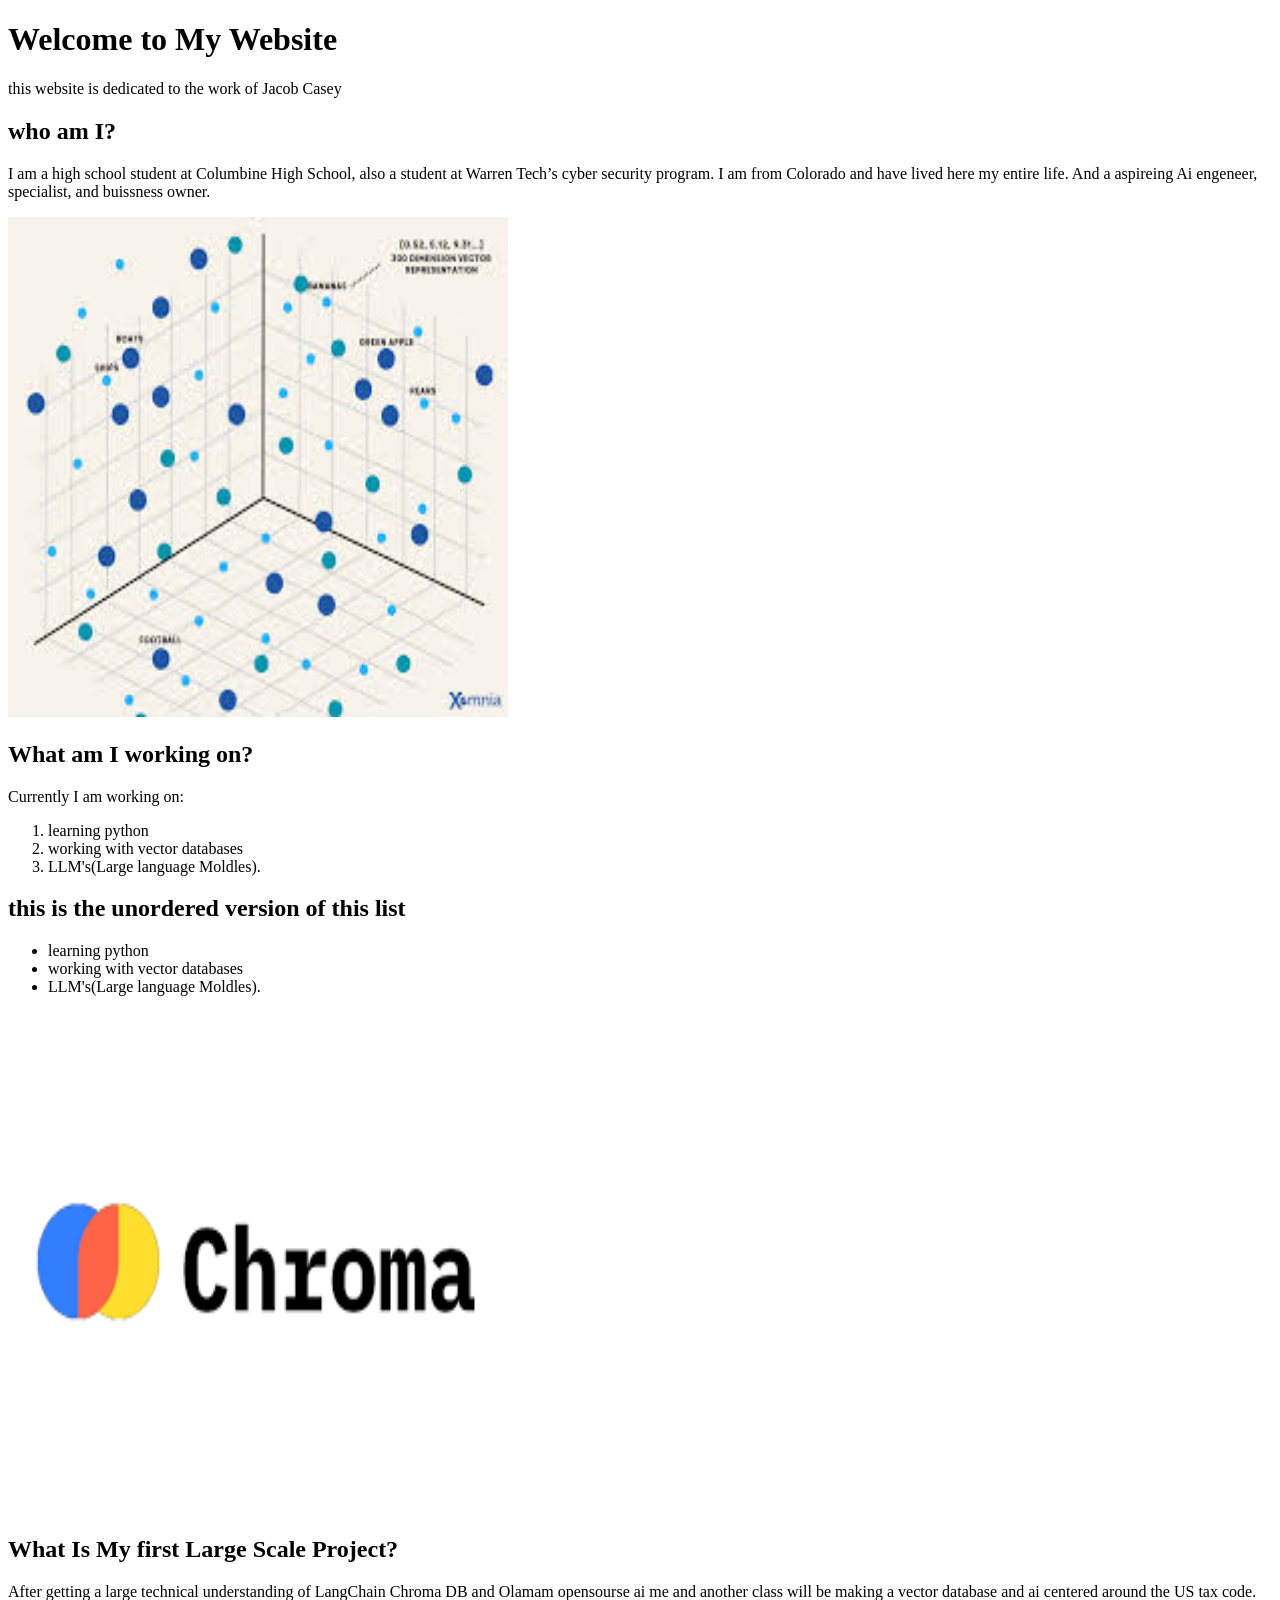
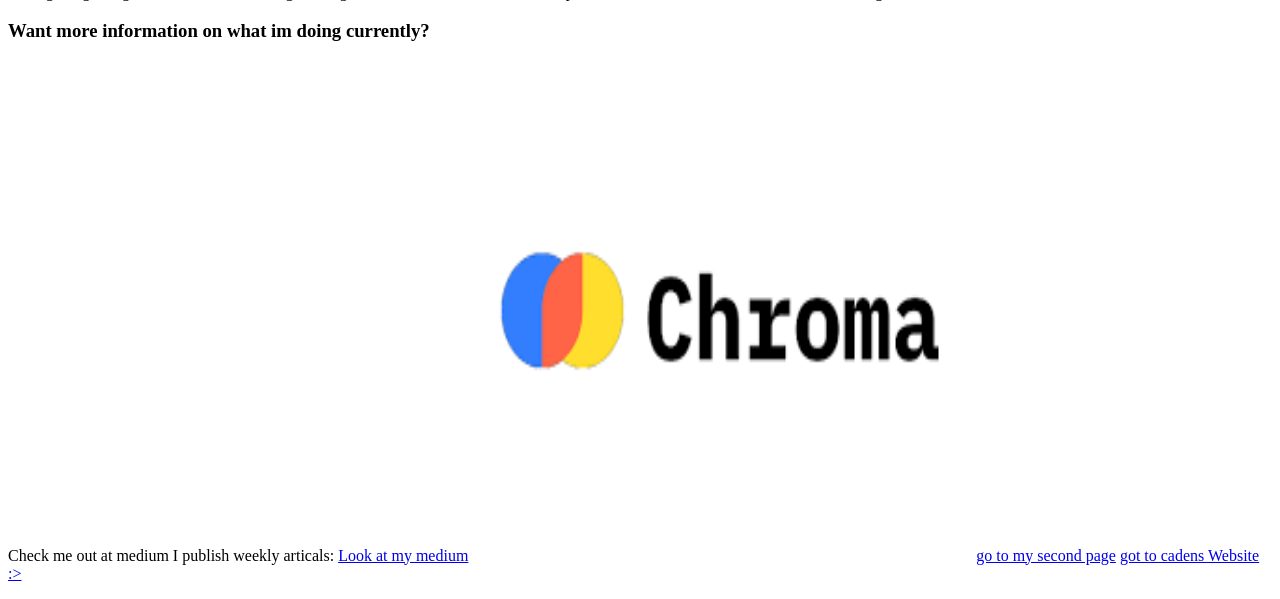
==== index.html @ 0d13fdd2 "added lists and stuff" ====
<!DOCTYPE html>
<html>
<head>
    <meta charset="UTF-8">
    <meta name="viewport" content="width=device-width, initial-scale=1.0">
    <title>Jacob's github website</title>
</head>
<body>
    <h1>Welcome to My Website</h1>
    <p>this website is dedicated to the work of Jacob Casey</p>
    <h2>who am I?</h2>
    <p>I am a high school student at Columbine High School, also a student at Warren Tech’s cyber 
        security program. I am from Colorado and have lived here my entire life. And a aspireing 
        Ai engeneer, specialist, and buissness owner.</p>
        <img src="vectorDatabase.jpg" alt="the ChromaDB image" width="500" height="500" >
    <h2>What am I working on?</h2>
    <p>Currently I am working on: 
        <ol>
            <li>learning python</li>
            <li>working with vector databases</li>
            <li>LLM's(Large language Moldles).</li>
        </ol>
        <h2>this is the unordered version of this list</h2>
        <ul>
            <li>learning python</li>
            <li>working with vector databases</li>
            <li>LLM's(Large language Moldles).</li>
        </ul>
        <img src="chromaDB.png" alt="the ChromaDB image" width="500" height="500" >
    <h2>What Is My first Large Scale Project?</h2>
    <p>After getting a large technical understanding of LangChain Chroma DB and Olamam opensourse ai
        me and another class will be making a vector database and ai centered around the US tax code.</p>
    <h3>Want more information on what im doing currently?</h3>
    <p>Check me out at medium I publish weekly articals:
    <a href="https://medium.com/@jacobrcasey135">Look at my medium</a>
    <img src="chromaDB.png" alt="the ChromaDB image" width="500" height="500" >
    <a href="home.html">go to my second page</a>
    <a href="https://Dr-hac.github.io">got to cadens Website    :>  </a>
    </p>
</body>
</html>
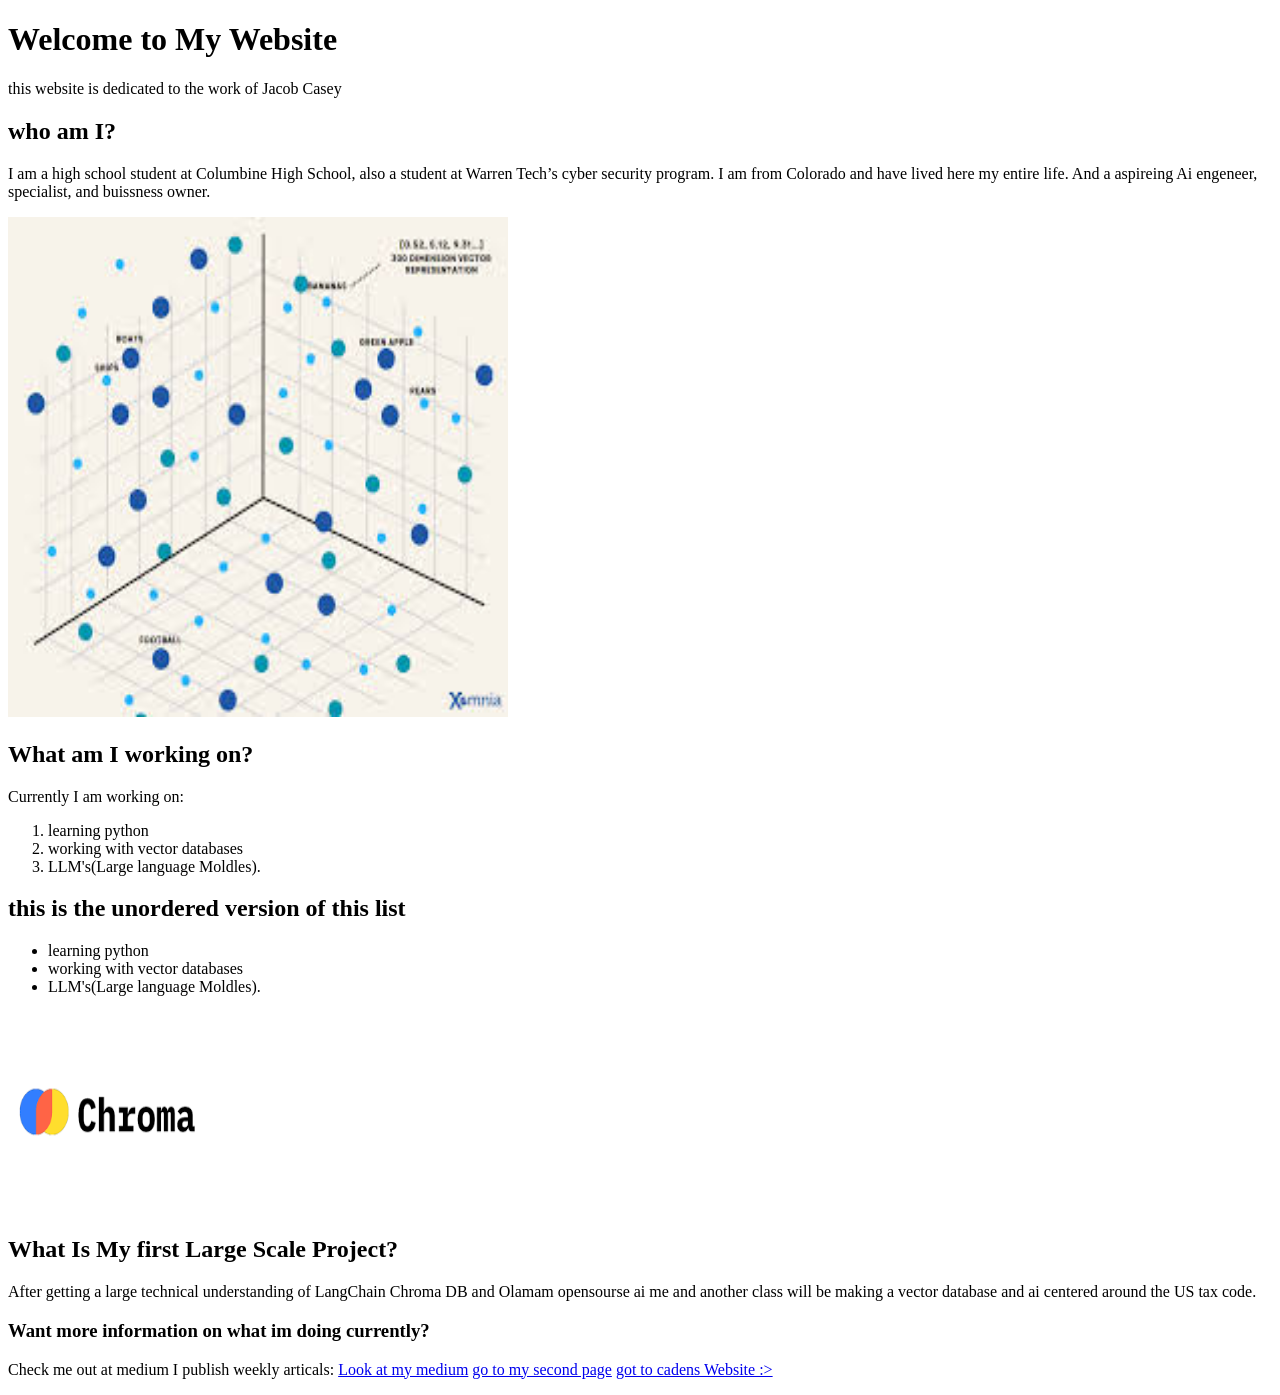
==== commit f9f7dd6e: "finishing touches" ====
--- a/index.html
+++ b/index.html
@@ -26,14 +26,13 @@
             <li>working with vector databases</li>
             <li>LLM's(Large language Moldles).</li>
         </ul>
-        <img src="chromaDB.png" alt="the ChromaDB image" width="500" height="500" >
+        <img src="chromaDB.png" alt="the ChromaDB image" width="200" height="200" >
     <h2>What Is My first Large Scale Project?</h2>
     <p>After getting a large technical understanding of LangChain Chroma DB and Olamam opensourse ai
         me and another class will be making a vector database and ai centered around the US tax code.</p>
     <h3>Want more information on what im doing currently?</h3>
     <p>Check me out at medium I publish weekly articals:
     <a href="https://medium.com/@jacobrcasey135">Look at my medium</a>
-    <img src="chromaDB.png" alt="the ChromaDB image" width="500" height="500" >
     <a href="home.html">go to my second page</a>
     <a href="https://Dr-hac.github.io">got to cadens Website    :>  </a>
     </p>
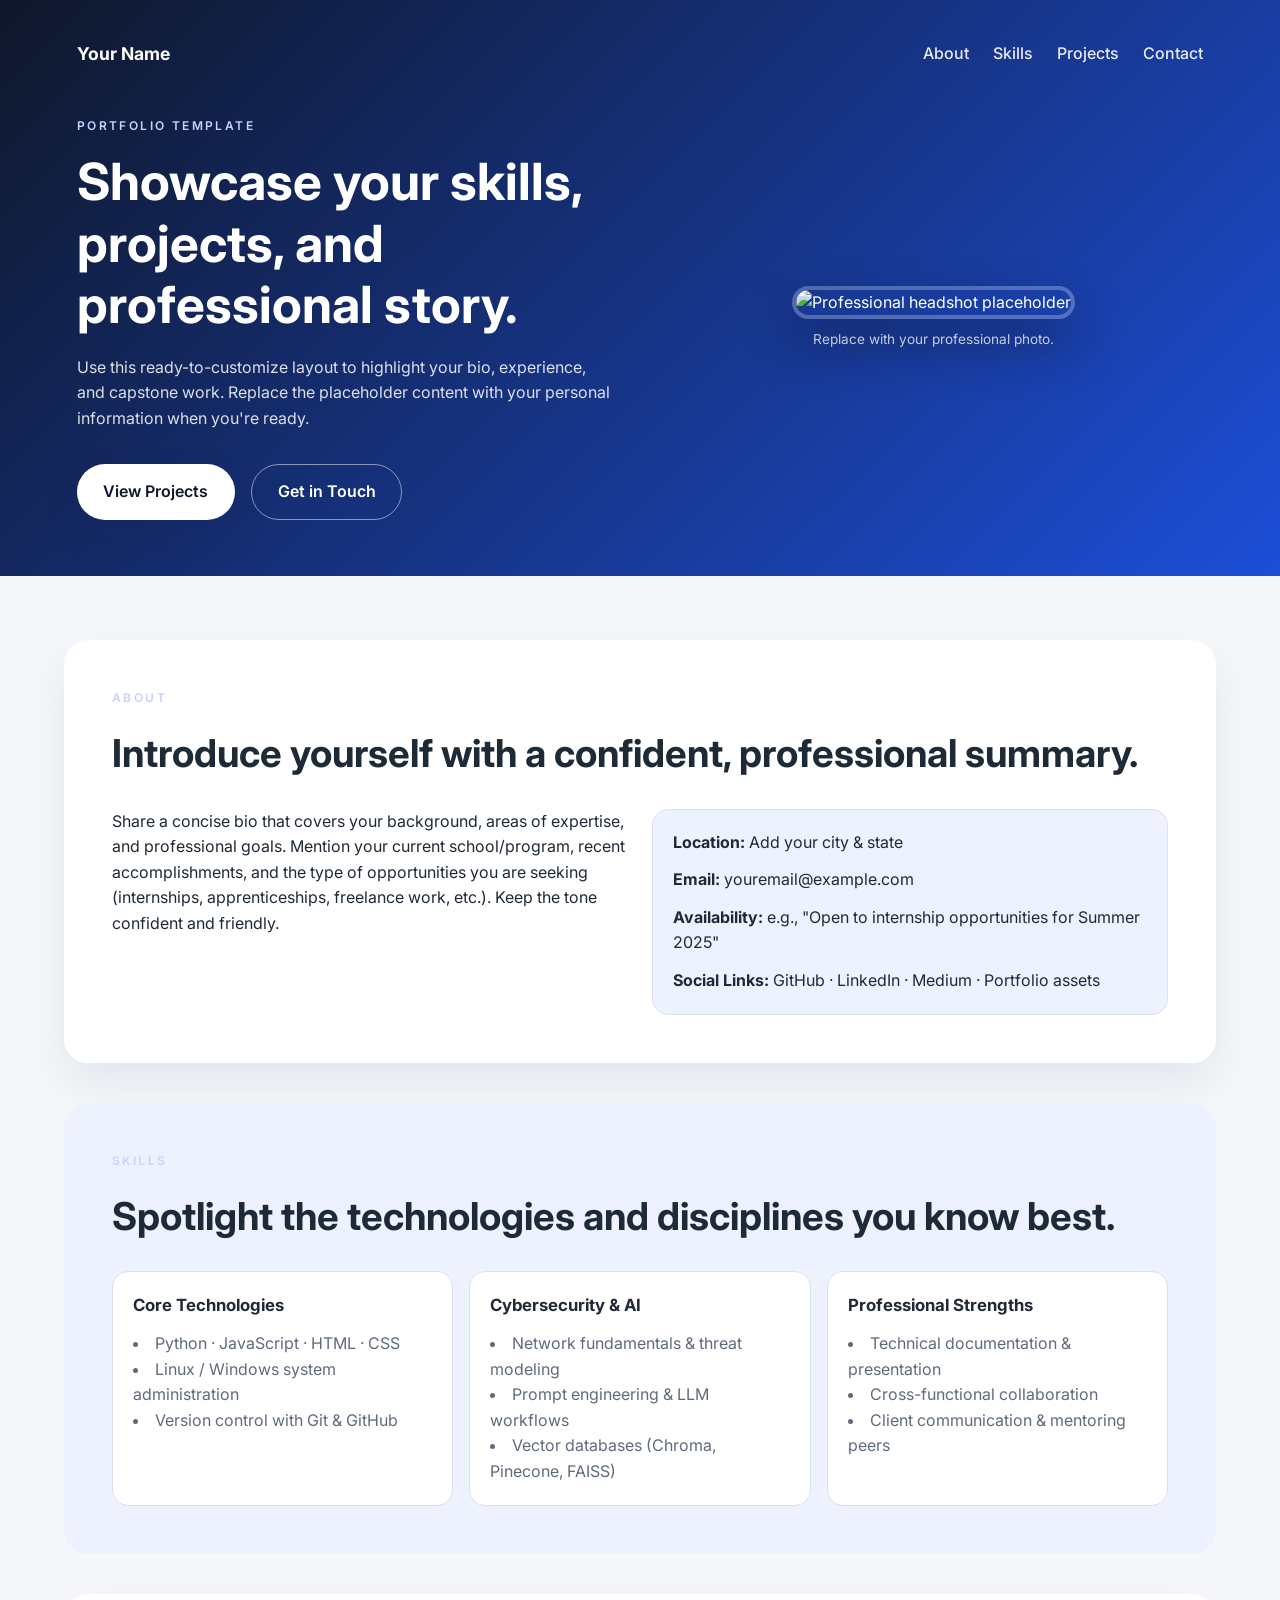
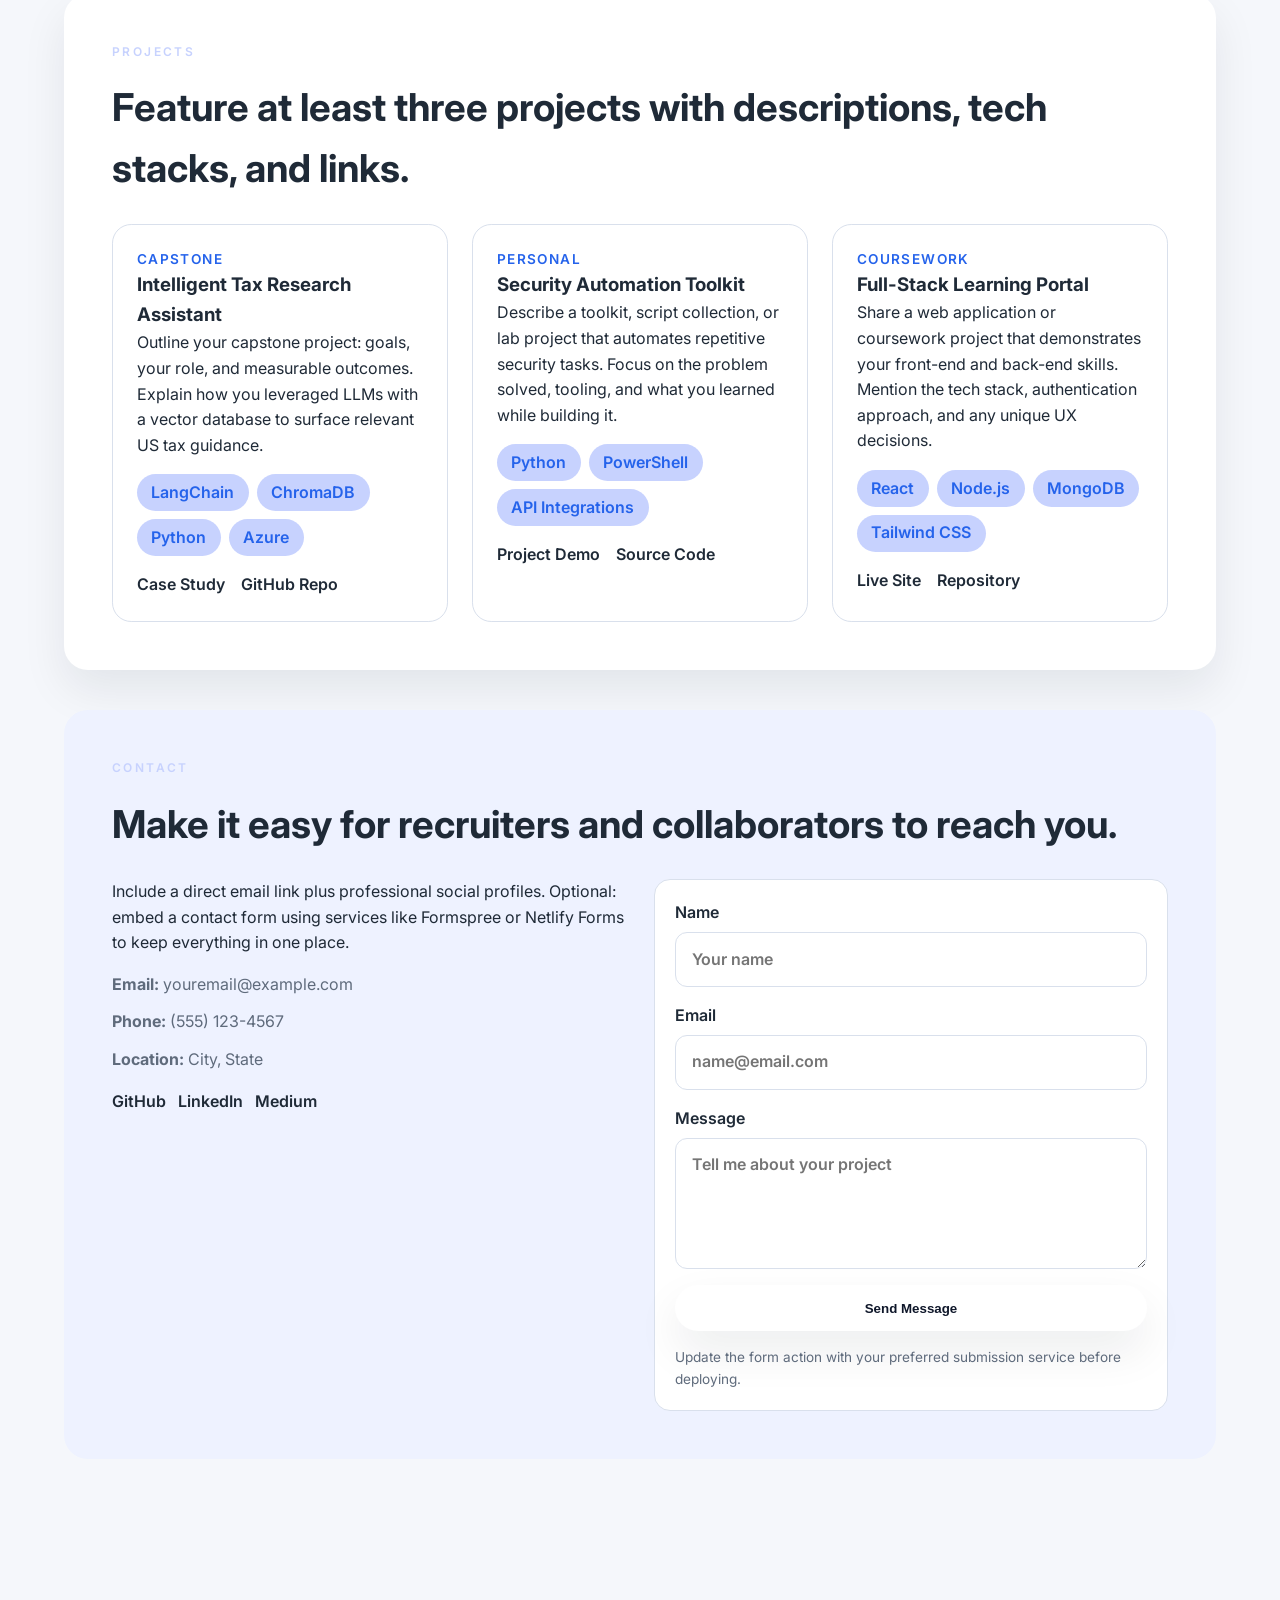
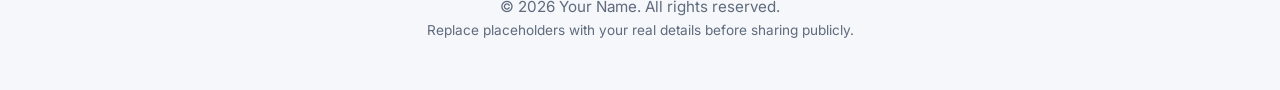
==== commit 22b290bf: "Create responsive portfolio template" ====
--- a/index.html
+++ b/index.html
@@ -1,40 +1,226 @@
 <!DOCTYPE html>
-<html>
+<html lang="en">
 <head>
     <meta charset="UTF-8">
     <meta name="viewport" content="width=device-width, initial-scale=1.0">
-    <title>Jacob's github website</title>
+    <title>Professional Portfolio | Your Name</title>
+    <link rel="preconnect" href="https://fonts.googleapis.com">
+    <link rel="preconnect" href="https://fonts.gstatic.com" crossorigin>
+    <link href="https://fonts.googleapis.com/css2?family=Inter:wght@400;500;600;700&display=swap" rel="stylesheet">
+    <link rel="stylesheet" href="styles.css">
 </head>
 <body>
-    <h1>Welcome to My Website</h1>
-    <p>this website is dedicated to the work of Jacob Casey</p>
-    <h2>who am I?</h2>
-    <p>I am a high school student at Columbine High School, also a student at Warren Tech’s cyber 
-        security program. I am from Colorado and have lived here my entire life. And a aspireing 
-        Ai engeneer, specialist, and buissness owner.</p>
-        <img src="vectorDatabase.jpg" alt="the ChromaDB image" width="500" height="500" >
-    <h2>What am I working on?</h2>
-    <p>Currently I am working on: 
-        <ol>
-            <li>learning python</li>
-            <li>working with vector databases</li>
-            <li>LLM's(Large language Moldles).</li>
-        </ol>
-        <h2>this is the unordered version of this list</h2>
-        <ul>
-            <li>learning python</li>
-            <li>working with vector databases</li>
-            <li>LLM's(Large language Moldles).</li>
-        </ul>
-        <img src="chromaDB.png" alt="the ChromaDB image" width="200" height="200" >
-    <h2>What Is My first Large Scale Project?</h2>
-    <p>After getting a large technical understanding of LangChain Chroma DB and Olamam opensourse ai
-        me and another class will be making a vector database and ai centered around the US tax code.</p>
-    <h3>Want more information on what im doing currently?</h3>
-    <p>Check me out at medium I publish weekly articals:
-    <a href="https://medium.com/@jacobrcasey135">Look at my medium</a>
-    <a href="home.html">go to my second page</a>
-    <a href="https://Dr-hac.github.io">got to cadens Website    :>  </a>
-    </p>
+    <header class="hero" id="home">
+        <nav class="nav">
+            <a class="logo" href="#home">Your Name</a>
+            <button class="nav__toggle" aria-controls="nav-menu" aria-expanded="false">☰</button>
+            <div class="nav__links" id="nav-menu">
+                <a href="#about">About</a>
+                <a href="#skills">Skills</a>
+                <a href="#projects">Projects</a>
+                <a href="#contact">Contact</a>
+            </div>
+        </nav>
+        <div class="hero__content">
+            <div>
+                <p class="eyebrow">Portfolio Template</p>
+                <h1>Showcase your skills, projects, and professional story.</h1>
+                <p class="hero__text">
+                    Use this ready-to-customize layout to highlight your bio, experience, and capstone work.
+                    Replace the placeholder content with your personal information when you're ready.
+                </p>
+                <div class="hero__cta">
+                    <a class="btn primary" href="#projects">View Projects</a>
+                    <a class="btn secondary" href="#contact">Get in Touch</a>
+                </div>
+            </div>
+            <figure class="hero__media">
+                <img src="https://via.placeholder.com/420x520.png?text=Professional+Photo" alt="Professional headshot placeholder">
+                <figcaption>Replace with your professional photo.</figcaption>
+            </figure>
+        </div>
+    </header>
+
+    <main>
+        <section class="panel" id="about">
+            <div class="panel__header">
+                <p class="eyebrow">About</p>
+                <h2>Introduce yourself with a confident, professional summary.</h2>
+            </div>
+            <div class="about__grid">
+                <p>
+                    Share a concise bio that covers your background, areas of expertise, and professional goals.
+                    Mention your current school/program, recent accomplishments, and the type of opportunities you are
+                    seeking (internships, apprenticeships, freelance work, etc.). Keep the tone confident and friendly.
+                </p>
+                <ul class="about__details">
+                    <li><strong>Location:</strong> Add your city &amp; state</li>
+                    <li><strong>Email:</strong> youremail@example.com</li>
+                    <li><strong>Availability:</strong> e.g., "Open to internship opportunities for Summer 2025"</li>
+                    <li><strong>Social Links:</strong> GitHub · LinkedIn · Medium · Portfolio assets</li>
+                </ul>
+            </div>
+        </section>
+
+        <section class="panel panel--muted" id="skills">
+            <div class="panel__header">
+                <p class="eyebrow">Skills</p>
+                <h2>Spotlight the technologies and disciplines you know best.</h2>
+            </div>
+            <div class="skills__grid">
+                <article>
+                    <h3>Core Technologies</h3>
+                    <ul>
+                        <li>Python · JavaScript · HTML · CSS</li>
+                        <li>Linux / Windows system administration</li>
+                        <li>Version control with Git &amp; GitHub</li>
+                    </ul>
+                </article>
+                <article>
+                    <h3>Cybersecurity &amp; AI</h3>
+                    <ul>
+                        <li>Network fundamentals &amp; threat modeling</li>
+                        <li>Prompt engineering &amp; LLM workflows</li>
+                        <li>Vector databases (Chroma, Pinecone, FAISS)</li>
+                    </ul>
+                </article>
+                <article>
+                    <h3>Professional Strengths</h3>
+                    <ul>
+                        <li>Technical documentation &amp; presentation</li>
+                        <li>Cross-functional collaboration</li>
+                        <li>Client communication &amp; mentoring peers</li>
+                    </ul>
+                </article>
+            </div>
+        </section>
+
+        <section class="panel" id="projects">
+            <div class="panel__header">
+                <p class="eyebrow">Projects</p>
+                <h2>Feature at least three projects with descriptions, tech stacks, and links.</h2>
+            </div>
+            <div class="projects__grid">
+                <article class="project">
+                    <div class="project__meta">
+                        <p class="project__tag">Capstone</p>
+                        <h3>Intelligent Tax Research Assistant</h3>
+                        <p>
+                            Outline your capstone project: goals, your role, and measurable outcomes.
+                            Explain how you leveraged LLMs with a vector database to surface relevant US tax guidance.
+                        </p>
+                    </div>
+                    <ul class="project__stack">
+                        <li>LangChain</li>
+                        <li>ChromaDB</li>
+                        <li>Python</li>
+                        <li>Azure</li>
+                    </ul>
+                    <div class="project__links">
+                        <a href="#">Case Study</a>
+                        <a href="#">GitHub Repo</a>
+                    </div>
+                </article>
+
+                <article class="project">
+                    <div class="project__meta">
+                        <p class="project__tag">Personal</p>
+                        <h3>Security Automation Toolkit</h3>
+                        <p>
+                            Describe a toolkit, script collection, or lab project that automates repetitive security tasks.
+                            Focus on the problem solved, tooling, and what you learned while building it.
+                        </p>
+                    </div>
+                    <ul class="project__stack">
+                        <li>Python</li>
+                        <li>PowerShell</li>
+                        <li>API Integrations</li>
+                    </ul>
+                    <div class="project__links">
+                        <a href="#">Project Demo</a>
+                        <a href="#">Source Code</a>
+                    </div>
+                </article>
+
+                <article class="project">
+                    <div class="project__meta">
+                        <p class="project__tag">Coursework</p>
+                        <h3>Full-Stack Learning Portal</h3>
+                        <p>
+                            Share a web application or coursework project that demonstrates your front-end and back-end skills.
+                            Mention the tech stack, authentication approach, and any unique UX decisions.
+                        </p>
+                    </div>
+                    <ul class="project__stack">
+                        <li>React</li>
+                        <li>Node.js</li>
+                        <li>MongoDB</li>
+                        <li>Tailwind CSS</li>
+                    </ul>
+                    <div class="project__links">
+                        <a href="#">Live Site</a>
+                        <a href="#">Repository</a>
+                    </div>
+                </article>
+            </div>
+        </section>
+
+        <section class="panel panel--muted" id="contact">
+            <div class="panel__header">
+                <p class="eyebrow">Contact</p>
+                <h2>Make it easy for recruiters and collaborators to reach you.</h2>
+            </div>
+            <div class="contact__grid">
+                <div>
+                    <p>
+                        Include a direct email link plus professional social profiles. Optional: embed a contact form using
+                        services like Formspree or Netlify Forms to keep everything in one place.
+                    </p>
+                    <ul class="contact__list">
+                        <li><strong>Email:</strong> <a href="mailto:youremail@example.com">youremail@example.com</a></li>
+                        <li><strong>Phone:</strong> (555) 123-4567</li>
+                        <li><strong>Location:</strong> City, State</li>
+                    </ul>
+                    <div class="contact__socials">
+                        <a href="https://github.com/your-handle" target="_blank" rel="noreferrer">GitHub</a>
+                        <a href="https://linkedin.com/in/your-handle" target="_blank" rel="noreferrer">LinkedIn</a>
+                        <a href="https://medium.com/@your-handle" target="_blank" rel="noreferrer">Medium</a>
+                    </div>
+                </div>
+                <form class="contact__form" action="#" method="post">
+                    <label>
+                        <span>Name</span>
+                        <input type="text" name="name" placeholder="Your name" required>
+                    </label>
+                    <label>
+                        <span>Email</span>
+                        <input type="email" name="email" placeholder="name@email.com" required>
+                    </label>
+                    <label>
+                        <span>Message</span>
+                        <textarea name="message" rows="4" placeholder="Tell me about your project" required></textarea>
+                    </label>
+                    <button type="submit" class="btn primary">Send Message</button>
+                    <p class="form__note">Update the form action with your preferred submission service before deploying.</p>
+                </form>
+            </div>
+        </section>
+    </main>
+
+    <footer class="site-footer">
+        <p>&copy; <span id="year"></span> Your Name. All rights reserved.</p>
+        <p class="small-text">Replace placeholders with your real details before sharing publicly.</p>
+    </footer>
+
+    <script>
+        const navToggle = document.querySelector('.nav__toggle');
+        const navMenu = document.getElementById('nav-menu');
+        navToggle.addEventListener('click', () => {
+            const expanded = navToggle.getAttribute('aria-expanded') === 'true';
+            navToggle.setAttribute('aria-expanded', !expanded);
+            navMenu.classList.toggle('nav__links--open');
+        });
+        document.getElementById('year').textContent = new Date().getFullYear();
+    </script>
 </body>
-</html>+</html>
--- a/styles.css
+++ b/styles.css
@@ -0,0 +1,361 @@
+:root {
+    --bg: #f5f7fb;
+    --surface: #ffffff;
+    --muted: #eef2ff;
+    --text: #1f2a37;
+    --text-muted: #5f6b7c;
+    --accent: #2563eb;
+    --accent-soft: #c7d2fe;
+    --border: #d9e0ec;
+    --shadow: 0 20px 45px rgba(15, 23, 42, 0.08);
+    font-size: 16px;
+}
+
+* {
+    box-sizing: border-box;
+    margin: 0;
+    padding: 0;
+}
+
+body {
+    font-family: 'Inter', system-ui, -apple-system, BlinkMacSystemFont, 'Segoe UI', sans-serif;
+    background: var(--bg);
+    color: var(--text);
+    line-height: 1.6;
+    min-height: 100vh;
+}
+
+a {
+    color: inherit;
+    text-decoration: none;
+}
+
+a:hover,
+a:focus {
+    color: var(--accent);
+}
+
+.hero {
+    padding: 2.5rem clamp(1.5rem, 6vw, 6rem) 3.5rem;
+    background: linear-gradient(135deg, #0f172a, #1d4ed8);
+    color: #fff;
+}
+
+.nav {
+    display: flex;
+    justify-content: space-between;
+    align-items: center;
+    margin-bottom: 3rem;
+}
+
+.logo {
+    font-weight: 700;
+    font-size: 1.1rem;
+}
+
+.nav__links {
+    display: flex;
+    gap: 1.5rem;
+    align-items: center;
+}
+
+.nav__links a {
+    font-weight: 500;
+    color: rgba(255, 255, 255, 0.9);
+}
+
+.nav__toggle {
+    display: none;
+    border: none;
+    background: rgba(255, 255, 255, 0.15);
+    color: #fff;
+    padding: 0.35rem 0.8rem;
+    border-radius: 0.5rem;
+    font-size: 1.25rem;
+}
+
+.hero__content {
+    display: grid;
+    grid-template-columns: repeat(auto-fit, minmax(280px, 1fr));
+    gap: 3rem;
+    align-items: center;
+}
+
+.eyebrow {
+    text-transform: uppercase;
+    letter-spacing: 0.2em;
+    font-size: 0.75rem;
+    font-weight: 600;
+    color: #c7d2fe;
+    margin-bottom: 1rem;
+}
+
+.hero h1 {
+    font-size: clamp(2.3rem, 4vw, 3.5rem);
+    line-height: 1.2;
+    margin-bottom: 1.2rem;
+}
+
+.hero__text {
+    color: rgba(255, 255, 255, 0.85);
+    margin-bottom: 2rem;
+}
+
+.hero__cta {
+    display: flex;
+    gap: 1rem;
+    flex-wrap: wrap;
+}
+
+.btn {
+    border-radius: 999px;
+    padding: 0.9rem 1.6rem;
+    font-weight: 600;
+    border: 1px solid transparent;
+    transition: transform 0.2s ease, box-shadow 0.2s ease;
+    text-align: center;
+}
+
+.btn.primary {
+    background: #fff;
+    color: #0f172a;
+    box-shadow: var(--shadow);
+}
+
+.btn.secondary {
+    border-color: rgba(255, 255, 255, 0.5);
+    color: #fff;
+}
+
+.btn:hover,
+.btn:focus {
+    transform: translateY(-2px);
+}
+
+.hero__media {
+    text-align: center;
+}
+
+.hero__media img {
+    width: 100%;
+    max-width: 420px;
+    border-radius: 1.2rem;
+    border: 4px solid rgba(255, 255, 255, 0.25);
+    box-shadow: 0 25px 50px rgba(15, 23, 42, 0.45);
+}
+
+.hero__media figcaption {
+    font-size: 0.85rem;
+    color: rgba(255, 255, 255, 0.75);
+    margin-top: 0.6rem;
+}
+
+main {
+    padding: clamp(1.5rem, 5vw, 4rem);
+}
+
+.panel {
+    background: var(--surface);
+    border-radius: 1.5rem;
+    padding: clamp(1.5rem, 4vw, 3rem);
+    box-shadow: var(--shadow);
+    margin-bottom: 2.5rem;
+}
+
+.panel--muted {
+    background: var(--muted);
+    box-shadow: none;
+}
+
+.panel__header {
+    margin-bottom: 1.5rem;
+}
+
+.panel__header h2 {
+    font-size: clamp(1.75rem, 3vw, 2.4rem);
+}
+
+.about__grid {
+    display: grid;
+    gap: 1.5rem;
+    grid-template-columns: repeat(auto-fit, minmax(250px, 1fr));
+}
+
+.about__details {
+    list-style: none;
+    background: var(--muted);
+    padding: 1.25rem;
+    border-radius: 1rem;
+    border: 1px solid var(--border);
+}
+
+.about__details li + li {
+    margin-top: 0.75rem;
+}
+
+.skills__grid {
+    display: grid;
+    gap: 1rem;
+    grid-template-columns: repeat(auto-fit, minmax(220px, 1fr));
+}
+
+.skills__grid article {
+    background: var(--surface);
+    border-radius: 1rem;
+    padding: 1.25rem;
+    border: 1px solid var(--border);
+}
+
+.skills__grid h3 {
+    margin-bottom: 0.75rem;
+    font-size: 1.05rem;
+}
+
+.skills__grid ul {
+    list-style: disc inside;
+    color: var(--text-muted);
+}
+
+.projects__grid {
+    display: grid;
+    grid-template-columns: repeat(auto-fit, minmax(280px, 1fr));
+    gap: 1.5rem;
+}
+
+.project {
+    background: var(--surface);
+    border-radius: 1.2rem;
+    padding: 1.5rem;
+    border: 1px solid var(--border);
+    display: flex;
+    flex-direction: column;
+    gap: 1rem;
+}
+
+.project__tag {
+    font-size: 0.85rem;
+    color: var(--accent);
+    font-weight: 600;
+    text-transform: uppercase;
+    letter-spacing: 0.1em;
+}
+
+.project__stack {
+    display: flex;
+    flex-wrap: wrap;
+    gap: 0.5rem;
+    list-style: none;
+    color: var(--accent);
+    font-weight: 600;
+}
+
+.project__stack li {
+    background: var(--accent-soft);
+    padding: 0.35rem 0.9rem;
+    border-radius: 999px;
+}
+
+.project__links {
+    display: flex;
+    gap: 1rem;
+    font-weight: 600;
+}
+
+.panel--muted .project,
+.panel--muted .skills__grid article {
+    background: var(--surface);
+}
+
+.contact__grid {
+    display: grid;
+    grid-template-columns: repeat(auto-fit, minmax(260px, 1fr));
+    gap: 1.75rem;
+    align-items: start;
+}
+
+.contact__list {
+    list-style: none;
+    margin: 1rem 0;
+    color: var(--text-muted);
+}
+
+.contact__list li + li {
+    margin-top: 0.75rem;
+}
+
+.contact__socials {
+    display: flex;
+    gap: 0.75rem;
+    flex-wrap: wrap;
+    font-weight: 600;
+}
+
+.contact__form {
+    background: var(--surface);
+    border-radius: 1rem;
+    padding: 1.25rem;
+    border: 1px solid var(--border);
+    display: grid;
+    gap: 1rem;
+}
+
+.contact__form label {
+    display: flex;
+    flex-direction: column;
+    gap: 0.4rem;
+    font-weight: 600;
+}
+
+.contact__form input,
+.contact__form textarea {
+    border: 1px solid var(--border);
+    border-radius: 0.75rem;
+    padding: 0.85rem 1rem;
+    font: inherit;
+    background: #fff;
+}
+
+.contact__form input:focus,
+.contact__form textarea:focus {
+    outline: 2px solid var(--accent);
+    border-color: transparent;
+}
+
+.form__note {
+    font-size: 0.85rem;
+    color: var(--text-muted);
+}
+
+.site-footer {
+    text-align: center;
+    padding: 2rem 1rem 3rem;
+    color: var(--text-muted);
+    font-size: 0.95rem;
+}
+
+.small-text {
+    font-size: 0.85rem;
+}
+
+@media (max-width: 768px) {
+    .nav__toggle {
+        display: block;
+    }
+
+    .nav__links {
+        display: none;
+        flex-direction: column;
+        gap: 1rem;
+        position: absolute;
+        top: 70px;
+        right: 1.5rem;
+        background: rgba(15, 23, 42, 0.95);
+        padding: 1.5rem;
+        border-radius: 1rem;
+        box-shadow: var(--shadow);
+    }
+
+    .nav__links--open {
+        display: flex;
+    }
+}
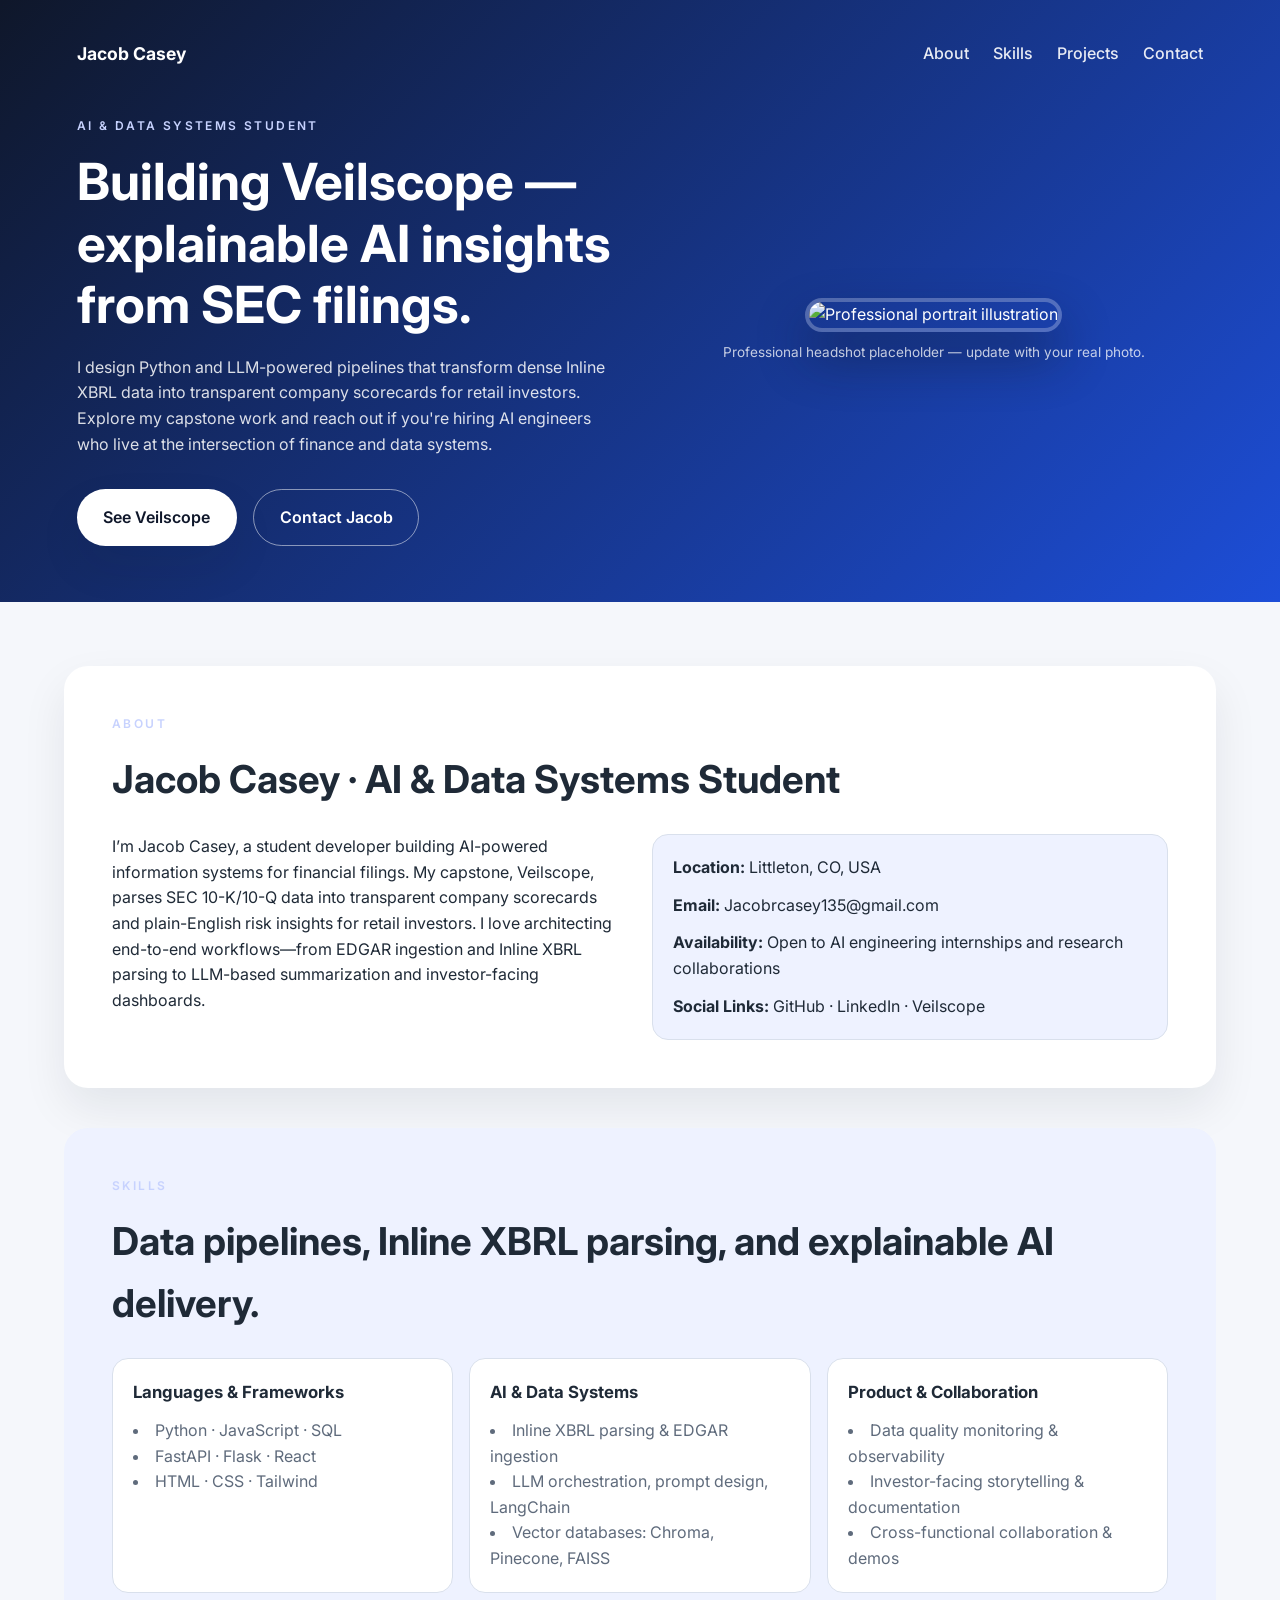
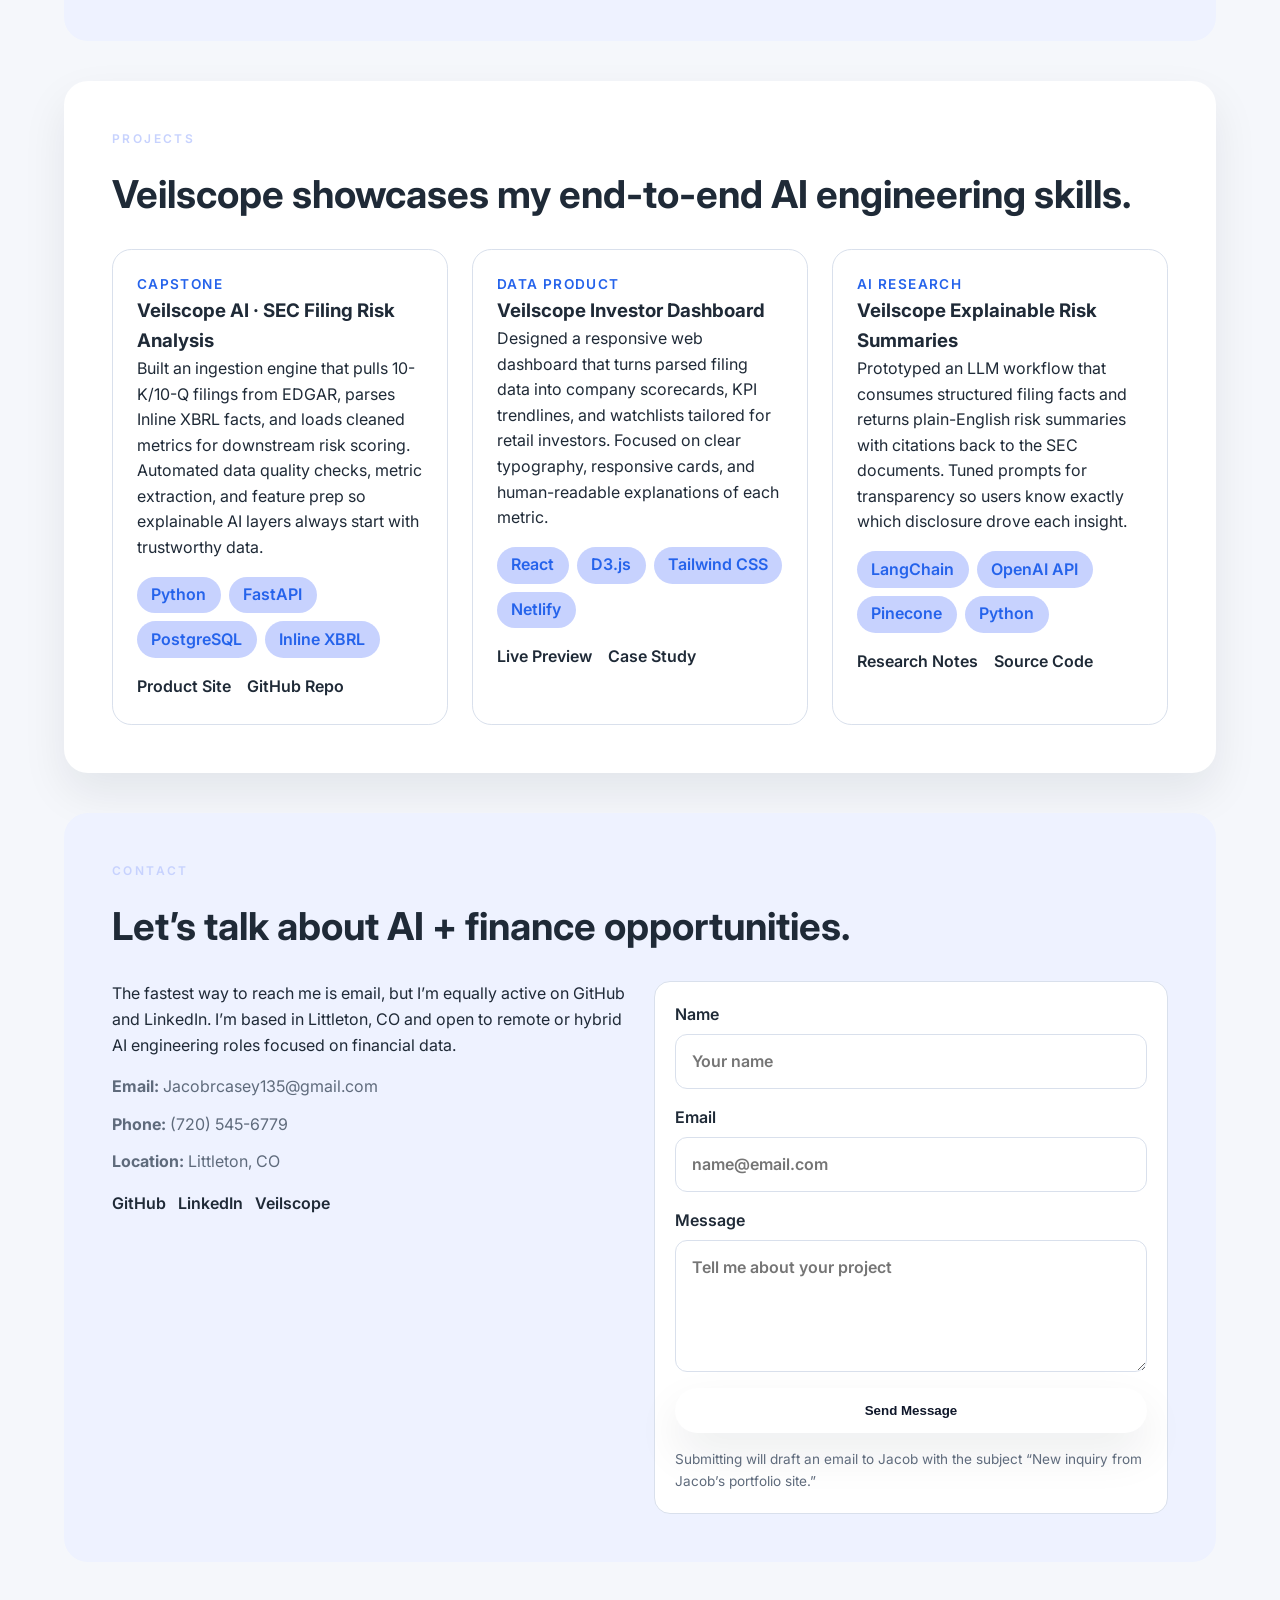
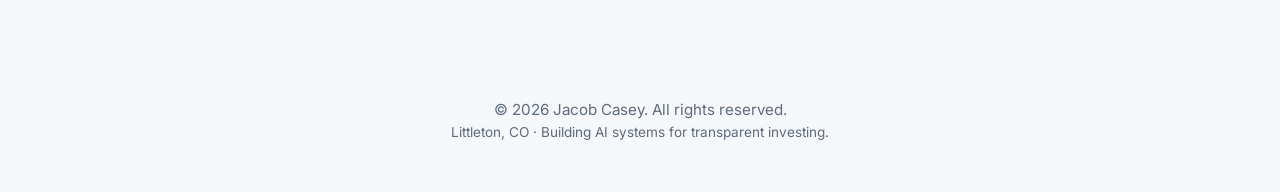
==== commit c5d5d0a8: "Personalize portfolio with Jacob Casey content" ====
--- a/index.html
+++ b/index.html
@@ -3,16 +3,18 @@
 <head>
     <meta charset="UTF-8">
     <meta name="viewport" content="width=device-width, initial-scale=1.0">
-    <title>Professional Portfolio | Your Name</title>
+    <title>Jacob Casey | AI & Data Systems Portfolio</title>
     <link rel="preconnect" href="https://fonts.googleapis.com">
     <link rel="preconnect" href="https://fonts.gstatic.com" crossorigin>
     <link href="https://fonts.googleapis.com/css2?family=Inter:wght@400;500;600;700&display=swap" rel="stylesheet">
     <link rel="stylesheet" href="styles.css">
 </head>
 <body>
+    <!-- Portfolio template scaffolded to match Create Your Portfolio assignment requirements -->
+    <!-- Primary hero banner that introduces the portfolio and provides immediate calls-to-action -->
     <header class="hero" id="home">
         <nav class="nav">
-            <a class="logo" href="#home">Your Name</a>
+            <a class="logo" href="#home">Jacob Casey</a>
             <button class="nav__toggle" aria-controls="nav-menu" aria-expanded="false">☰</button>
             <div class="nav__links" id="nav-menu">
                 <a href="#about">About</a>
@@ -23,171 +25,181 @@
         </nav>
         <div class="hero__content">
             <div>
-                <p class="eyebrow">Portfolio Template</p>
-                <h1>Showcase your skills, projects, and professional story.</h1>
+                <p class="eyebrow">AI &amp; Data Systems Student</p>
+                <h1>Building Veilscope — explainable AI insights from SEC filings.</h1>
                 <p class="hero__text">
-                    Use this ready-to-customize layout to highlight your bio, experience, and capstone work.
-                    Replace the placeholder content with your personal information when you're ready.
+                    I design Python and LLM-powered pipelines that transform dense Inline XBRL data into transparent
+                    company scorecards for retail investors. Explore my capstone work and reach out if you're hiring AI
+                    engineers who live at the intersection of finance and data systems.
                 </p>
                 <div class="hero__cta">
-                    <a class="btn primary" href="#projects">View Projects</a>
-                    <a class="btn secondary" href="#contact">Get in Touch</a>
+                    <a class="btn primary" href="#projects">See Veilscope</a>
+                    <a class="btn secondary" href="#contact">Contact Jacob</a>
                 </div>
             </div>
             <figure class="hero__media">
-                <img src="https://via.placeholder.com/420x520.png?text=Professional+Photo" alt="Professional headshot placeholder">
-                <figcaption>Replace with your professional photo.</figcaption>
+                <img src="https://images.unsplash.com/photo-1524504388940-b1c1722653e1?auto=format&fit=crop&w=520&q=80" alt="Professional portrait illustration">
+                <figcaption>Professional headshot placeholder — update with your real photo.</figcaption>
             </figure>
         </div>
     </header>
 
     <main>
+        <!-- About section helps visitors understand who you are and what you are seeking -->
         <section class="panel" id="about">
             <div class="panel__header">
                 <p class="eyebrow">About</p>
-                <h2>Introduce yourself with a confident, professional summary.</h2>
+                <h2>Jacob Casey · AI &amp; Data Systems Student</h2>
             </div>
             <div class="about__grid">
                 <p>
-                    Share a concise bio that covers your background, areas of expertise, and professional goals.
-                    Mention your current school/program, recent accomplishments, and the type of opportunities you are
-                    seeking (internships, apprenticeships, freelance work, etc.). Keep the tone confident and friendly.
+                    I’m Jacob Casey, a student developer building AI-powered information systems for financial filings.
+                    My capstone, Veilscope, parses SEC 10-K/10-Q data into transparent company scorecards and
+                    plain-English risk insights for retail investors. I love architecting end-to-end workflows—from EDGAR
+                    ingestion and Inline XBRL parsing to LLM-based summarization and investor-facing dashboards.
                 </p>
                 <ul class="about__details">
-                    <li><strong>Location:</strong> Add your city &amp; state</li>
-                    <li><strong>Email:</strong> youremail@example.com</li>
-                    <li><strong>Availability:</strong> e.g., "Open to internship opportunities for Summer 2025"</li>
-                    <li><strong>Social Links:</strong> GitHub · LinkedIn · Medium · Portfolio assets</li>
+                    <li><strong>Location:</strong> Littleton, CO, USA</li>
+                    <li><strong>Email:</strong> <a href="mailto:Jacobrcasey135@gmail.com">Jacobrcasey135@gmail.com</a></li>
+                    <li><strong>Availability:</strong> Open to AI engineering internships and research collaborations</li>
+                    <li><strong>Social Links:</strong> <a href="https://github.com/TAWN05" target="_blank" rel="noreferrer">GitHub</a> · <a href="https://www.linkedin.com/in/jacob-casey-95a846330" target="_blank" rel="noreferrer">LinkedIn</a> · <a href="https://www.veilscope.com/" target="_blank" rel="noreferrer">Veilscope</a></li>
                 </ul>
             </div>
         </section>
 
+        <!-- Skills section groups technical expertise into digestible categories -->
         <section class="panel panel--muted" id="skills">
             <div class="panel__header">
                 <p class="eyebrow">Skills</p>
-                <h2>Spotlight the technologies and disciplines you know best.</h2>
+                <h2>Data pipelines, Inline XBRL parsing, and explainable AI delivery.</h2>
             </div>
             <div class="skills__grid">
                 <article>
-                    <h3>Core Technologies</h3>
+                    <h3>Languages &amp; Frameworks</h3>
                     <ul>
-                        <li>Python · JavaScript · HTML · CSS</li>
-                        <li>Linux / Windows system administration</li>
-                        <li>Version control with Git &amp; GitHub</li>
+                        <li>Python · JavaScript · SQL</li>
+                        <li>FastAPI · Flask · React</li>
+                        <li>HTML · CSS · Tailwind</li>
                     </ul>
                 </article>
                 <article>
-                    <h3>Cybersecurity &amp; AI</h3>
+                    <h3>AI &amp; Data Systems</h3>
                     <ul>
-                        <li>Network fundamentals &amp; threat modeling</li>
-                        <li>Prompt engineering &amp; LLM workflows</li>
-                        <li>Vector databases (Chroma, Pinecone, FAISS)</li>
+                        <li>Inline XBRL parsing &amp; EDGAR ingestion</li>
+                        <li>LLM orchestration, prompt design, LangChain</li>
+                        <li>Vector databases: Chroma, Pinecone, FAISS</li>
                     </ul>
                 </article>
                 <article>
-                    <h3>Professional Strengths</h3>
+                    <h3>Product &amp; Collaboration</h3>
                     <ul>
-                        <li>Technical documentation &amp; presentation</li>
-                        <li>Cross-functional collaboration</li>
-                        <li>Client communication &amp; mentoring peers</li>
-                    </ul>
-                </article>
-            </div>
-        </section>
-
+                        <li>Data quality monitoring &amp; observability</li>
+                        <li>Investor-facing storytelling &amp; documentation</li>
+                        <li>Cross-functional collaboration &amp; demos</li>
+                    </ul>
+                </article>
+            </div>
+        </section>
+
+        <!-- Project cards outline three highlight projects with stacks and links -->
         <section class="panel" id="projects">
             <div class="panel__header">
                 <p class="eyebrow">Projects</p>
-                <h2>Feature at least three projects with descriptions, tech stacks, and links.</h2>
+                <h2>Veilscope showcases my end-to-end AI engineering skills.</h2>
             </div>
             <div class="projects__grid">
                 <article class="project">
                     <div class="project__meta">
                         <p class="project__tag">Capstone</p>
-                        <h3>Intelligent Tax Research Assistant</h3>
+                        <h3>Veilscope AI · SEC Filing Risk Analysis</h3>
                         <p>
-                            Outline your capstone project: goals, your role, and measurable outcomes.
-                            Explain how you leveraged LLMs with a vector database to surface relevant US tax guidance.
+                            Built an ingestion engine that pulls 10-K/10-Q filings from EDGAR, parses Inline XBRL facts, and
+                            loads cleaned metrics for downstream risk scoring. Automated data quality checks, metric
+                            extraction, and feature prep so explainable AI layers always start with trustworthy data.
+                        </p>
+                    </div>
+                    <ul class="project__stack">
+                        <li>Python</li>
+                        <li>FastAPI</li>
+                        <li>PostgreSQL</li>
+                        <li>Inline XBRL</li>
+                    </ul>
+                    <div class="project__links">
+                        <a href="https://www.veilscope.com/" target="_blank" rel="noreferrer">Product Site</a>
+                        <a href="https://github.com/TAWN05" target="_blank" rel="noreferrer">GitHub Repo</a>
+                    </div>
+                </article>
+
+                <article class="project">
+                    <div class="project__meta">
+                        <p class="project__tag">Data Product</p>
+                        <h3>Veilscope Investor Dashboard</h3>
+                        <p>
+                            Designed a responsive web dashboard that turns parsed filing data into company scorecards,
+                            KPI trendlines, and watchlists tailored for retail investors. Focused on clear typography,
+                            responsive cards, and human-readable explanations of each metric.
+                        </p>
+                    </div>
+                    <ul class="project__stack">
+                        <li>React</li>
+                        <li>D3.js</li>
+                        <li>Tailwind CSS</li>
+                        <li>Netlify</li>
+                    </ul>
+                    <div class="project__links">
+                        <a href="https://www.veilscope.com/" target="_blank" rel="noreferrer">Live Preview</a>
+                        <a href="https://www.linkedin.com/in/jacob-casey-95a846330" target="_blank" rel="noreferrer">Case Study</a>
+                    </div>
+                </article>
+
+                <article class="project">
+                    <div class="project__meta">
+                        <p class="project__tag">AI Research</p>
+                        <h3>Veilscope Explainable Risk Summaries</h3>
+                        <p>
+                            Prototyped an LLM workflow that consumes structured filing facts and returns plain-English risk
+                            summaries with citations back to the SEC documents. Tuned prompts for transparency so users know
+                            exactly which disclosure drove each insight.
                         </p>
                     </div>
                     <ul class="project__stack">
                         <li>LangChain</li>
-                        <li>ChromaDB</li>
+                        <li>OpenAI API</li>
+                        <li>Pinecone</li>
                         <li>Python</li>
-                        <li>Azure</li>
                     </ul>
                     <div class="project__links">
-                        <a href="#">Case Study</a>
-                        <a href="#">GitHub Repo</a>
-                    </div>
-                </article>
-
-                <article class="project">
-                    <div class="project__meta">
-                        <p class="project__tag">Personal</p>
-                        <h3>Security Automation Toolkit</h3>
-                        <p>
-                            Describe a toolkit, script collection, or lab project that automates repetitive security tasks.
-                            Focus on the problem solved, tooling, and what you learned while building it.
-                        </p>
-                    </div>
-                    <ul class="project__stack">
-                        <li>Python</li>
-                        <li>PowerShell</li>
-                        <li>API Integrations</li>
-                    </ul>
-                    <div class="project__links">
-                        <a href="#">Project Demo</a>
-                        <a href="#">Source Code</a>
-                    </div>
-                </article>
-
-                <article class="project">
-                    <div class="project__meta">
-                        <p class="project__tag">Coursework</p>
-                        <h3>Full-Stack Learning Portal</h3>
-                        <p>
-                            Share a web application or coursework project that demonstrates your front-end and back-end skills.
-                            Mention the tech stack, authentication approach, and any unique UX decisions.
-                        </p>
-                    </div>
-                    <ul class="project__stack">
-                        <li>React</li>
-                        <li>Node.js</li>
-                        <li>MongoDB</li>
-                        <li>Tailwind CSS</li>
-                    </ul>
-                    <div class="project__links">
-                        <a href="#">Live Site</a>
-                        <a href="#">Repository</a>
-                    </div>
-                </article>
-            </div>
-        </section>
-
+                        <a href="https://www.linkedin.com/in/jacob-casey-95a846330" target="_blank" rel="noreferrer">Research Notes</a>
+                        <a href="https://github.com/TAWN05" target="_blank" rel="noreferrer">Source Code</a>
+                    </div>
+                </article>
+            </div>
+        </section>
+
+        <!-- Contact block provides multiple ways to reach you, including a form placeholder -->
         <section class="panel panel--muted" id="contact">
             <div class="panel__header">
                 <p class="eyebrow">Contact</p>
-                <h2>Make it easy for recruiters and collaborators to reach you.</h2>
+                <h2>Let’s talk about AI + finance opportunities.</h2>
             </div>
             <div class="contact__grid">
                 <div>
                     <p>
-                        Include a direct email link plus professional social profiles. Optional: embed a contact form using
-                        services like Formspree or Netlify Forms to keep everything in one place.
+                        The fastest way to reach me is email, but I’m equally active on GitHub and LinkedIn. I’m based in
+                        Littleton, CO and open to remote or hybrid AI engineering roles focused on financial data.
                     </p>
                     <ul class="contact__list">
-                        <li><strong>Email:</strong> <a href="mailto:youremail@example.com">youremail@example.com</a></li>
-                        <li><strong>Phone:</strong> (555) 123-4567</li>
-                        <li><strong>Location:</strong> City, State</li>
+                        <li><strong>Email:</strong> <a href="mailto:Jacobrcasey135@gmail.com">Jacobrcasey135@gmail.com</a></li>
+                        <li><strong>Phone:</strong> <a href="tel:17205456779">(720) 545-6779</a></li>
+                        <li><strong>Location:</strong> Littleton, CO</li>
                     </ul>
                     <div class="contact__socials">
-                        <a href="https://github.com/your-handle" target="_blank" rel="noreferrer">GitHub</a>
-                        <a href="https://linkedin.com/in/your-handle" target="_blank" rel="noreferrer">LinkedIn</a>
-                        <a href="https://medium.com/@your-handle" target="_blank" rel="noreferrer">Medium</a>
+                        <a href="https://github.com/TAWN05" target="_blank" rel="noreferrer">GitHub</a>
+                        <a href="https://www.linkedin.com/in/jacob-casey-95a846330" target="_blank" rel="noreferrer">LinkedIn</a>
+                        <a href="https://www.veilscope.com/" target="_blank" rel="noreferrer">Veilscope</a>
                     </div>
                 </div>
-                <form class="contact__form" action="#" method="post">
+                <form class="contact__form" action="mailto:Jacobrcasey135@gmail.com" method="post" enctype="text/plain">
                     <label>
                         <span>Name</span>
                         <input type="text" name="name" placeholder="Your name" required>
@@ -200,19 +212,22 @@
                         <span>Message</span>
                         <textarea name="message" rows="4" placeholder="Tell me about your project" required></textarea>
                     </label>
+                    <input type="hidden" name="subject" value="New inquiry from Jacob's portfolio site">
                     <button type="submit" class="btn primary">Send Message</button>
-                    <p class="form__note">Update the form action with your preferred submission service before deploying.</p>
+                    <p class="form__note">Submitting will draft an email to Jacob with the subject “New inquiry from Jacob’s portfolio site.”</p>
                 </form>
             </div>
         </section>
     </main>
 
+    <!-- Persistent footer for legal information and deployment reminders -->
     <footer class="site-footer">
-        <p>&copy; <span id="year"></span> Your Name. All rights reserved.</p>
-        <p class="small-text">Replace placeholders with your real details before sharing publicly.</p>
+        <p>&copy; <span id="year"></span> Jacob Casey. All rights reserved.</p>
+        <p class="small-text">Littleton, CO · Building AI systems for transparent investing.</p>
     </footer>
 
     <script>
+        // Accessible mobile navigation toggle
         const navToggle = document.querySelector('.nav__toggle');
         const navMenu = document.getElementById('nav-menu');
         navToggle.addEventListener('click', () => {
@@ -220,6 +235,7 @@
             navToggle.setAttribute('aria-expanded', !expanded);
             navMenu.classList.toggle('nav__links--open');
         });
+        // Keeps the footer year current without manual updates
         document.getElementById('year').textContent = new Date().getFullYear();
     </script>
 </body>
--- a/styles.css
+++ b/styles.css
@@ -1,3 +1,6 @@
+/* ------------------------------
+   Global design tokens
+   ------------------------------ */
 :root {
     --bg: #f5f7fb;
     --surface: #ffffff;
@@ -17,6 +20,9 @@
     padding: 0;
 }
 
+/* ------------------------------
+   Base typography and structure
+   ------------------------------ */
 body {
     font-family: 'Inter', system-ui, -apple-system, BlinkMacSystemFont, 'Segoe UI', sans-serif;
     background: var(--bg);
@@ -35,6 +41,9 @@
     color: var(--accent);
 }
 
+/* ------------------------------
+   Hero + navigation
+   ------------------------------ */
 .hero {
     padding: 2.5rem clamp(1.5rem, 6vw, 6rem) 3.5rem;
     background: linear-gradient(135deg, #0f172a, #1d4ed8);
@@ -154,6 +163,9 @@
     padding: clamp(1.5rem, 5vw, 4rem);
 }
 
+/* ------------------------------
+   Panel scaffolding reused across sections
+   ------------------------------ */
 .panel {
     background: var(--surface);
     border-radius: 1.5rem;
@@ -193,6 +205,9 @@
     margin-top: 0.75rem;
 }
 
+/* ------------------------------
+   Skills cards
+   ------------------------------ */
 .skills__grid {
     display: grid;
     gap: 1rem;
@@ -216,6 +231,9 @@
     color: var(--text-muted);
 }
 
+/* ------------------------------
+   Project cards
+   ------------------------------ */
 .projects__grid {
     display: grid;
     grid-template-columns: repeat(auto-fit, minmax(280px, 1fr));
@@ -266,6 +284,9 @@
     background: var(--surface);
 }
 
+/* ------------------------------
+   Contact section
+   ------------------------------ */
 .contact__grid {
     display: grid;
     grid-template-columns: repeat(auto-fit, minmax(260px, 1fr));
@@ -326,6 +347,9 @@
     color: var(--text-muted);
 }
 
+/* ------------------------------
+   Footer + responsive tweaks
+   ------------------------------ */
 .site-footer {
     text-align: center;
     padding: 2rem 1rem 3rem;
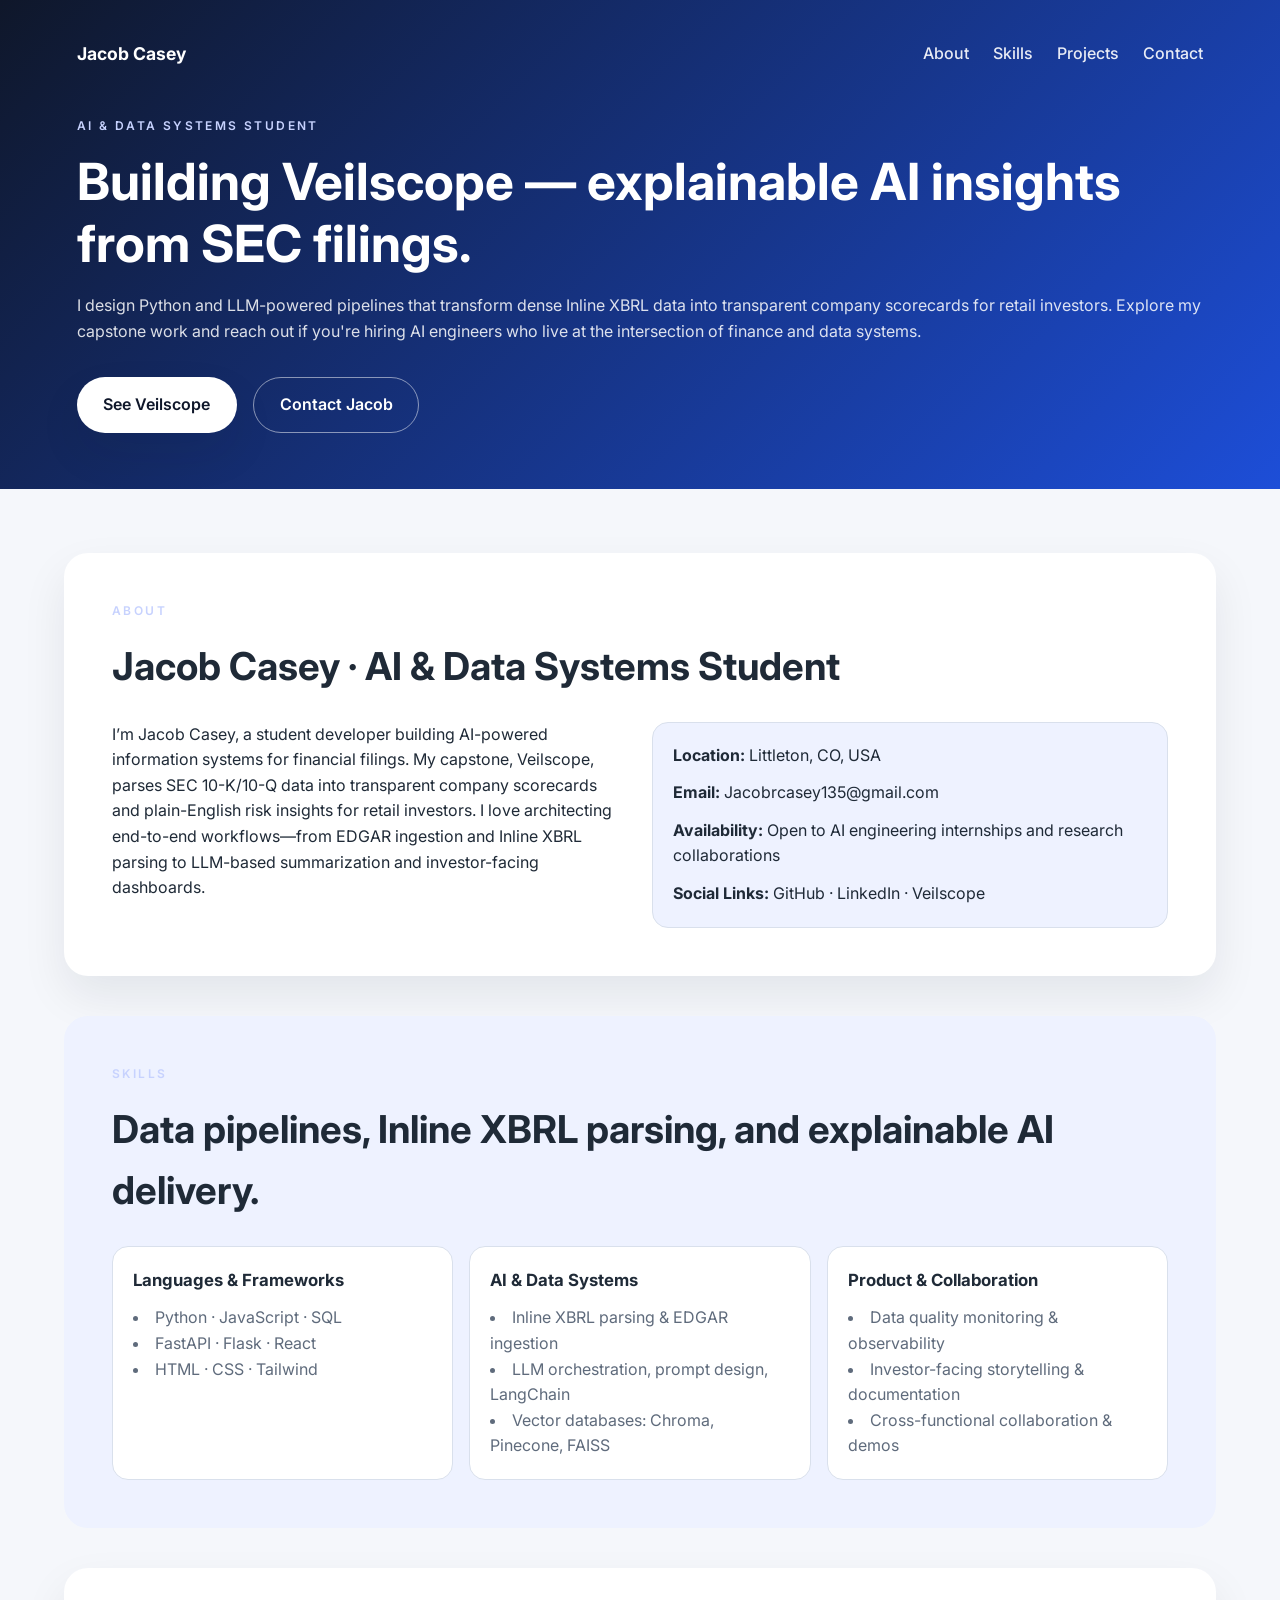
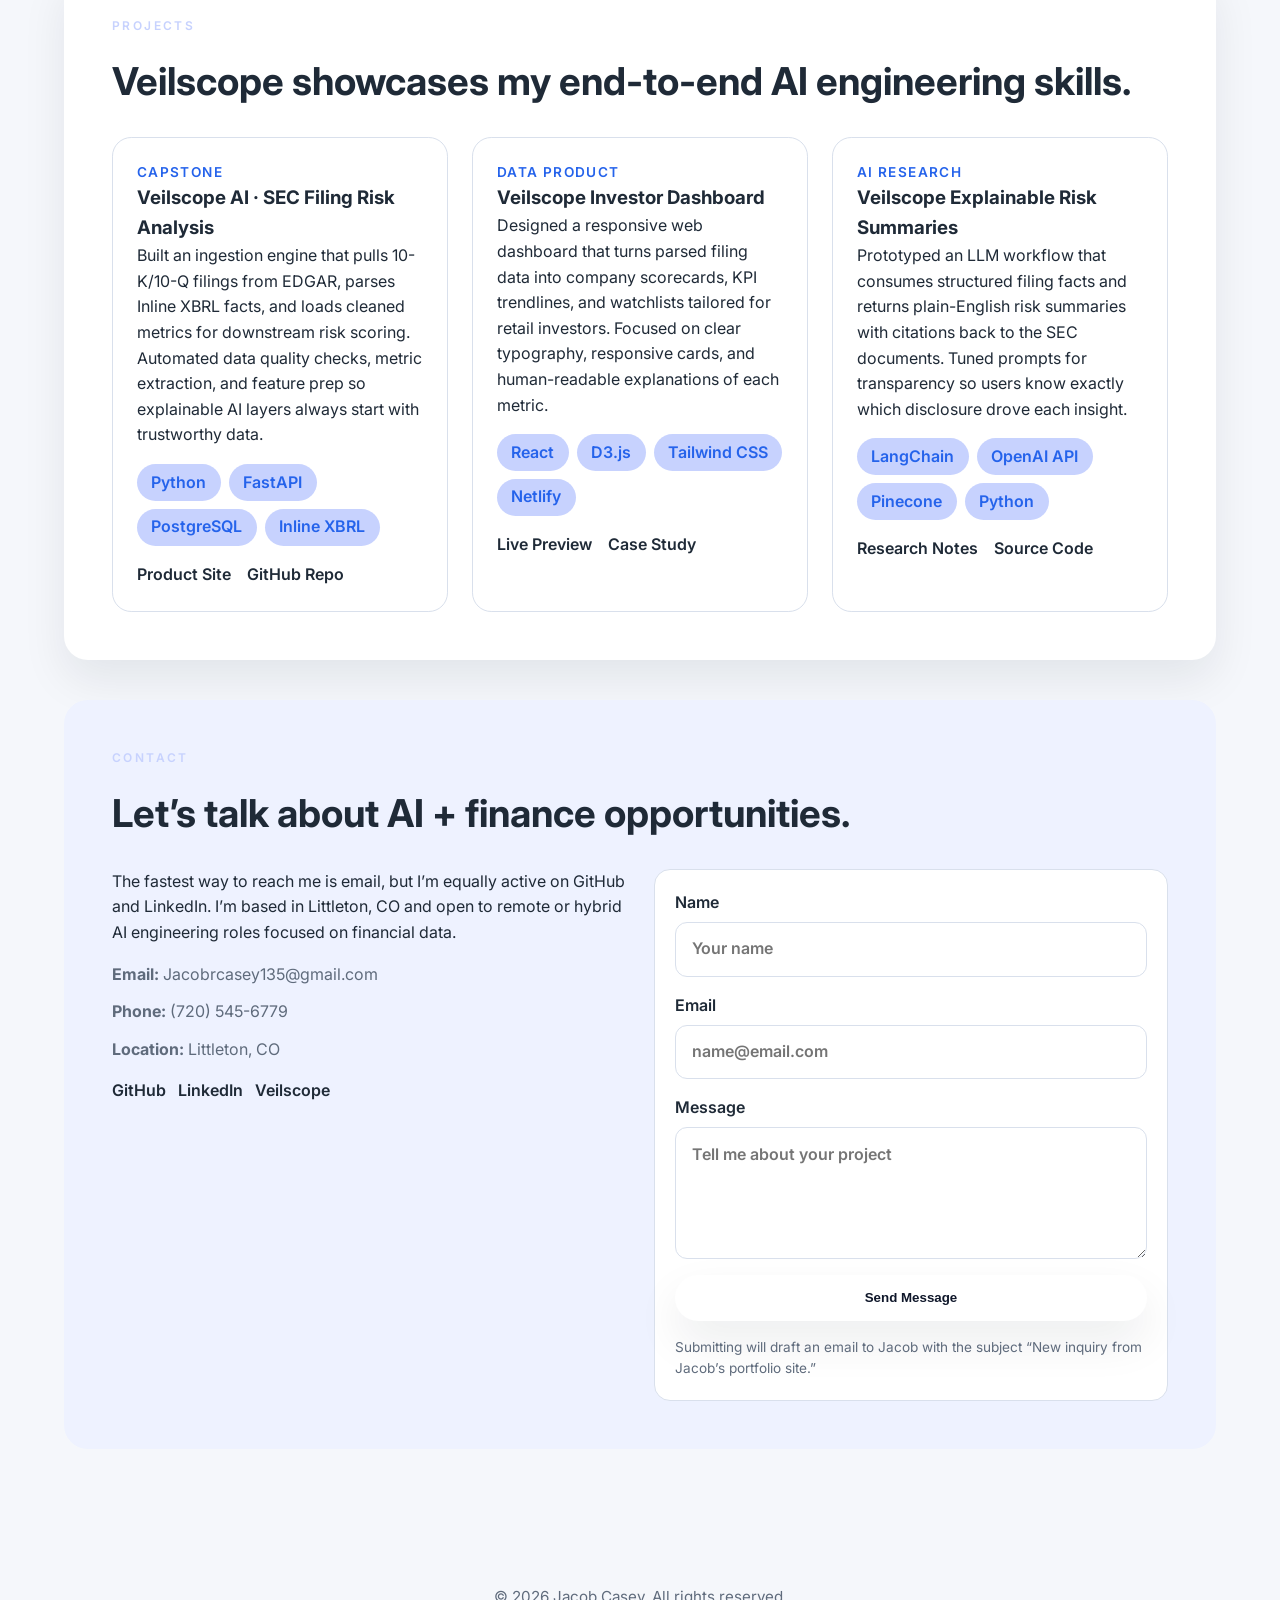
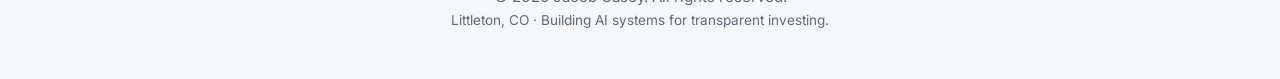
==== commit 4f00750a: "Remove placeholder hero image" ====
--- a/index.html
+++ b/index.html
@@ -37,10 +37,6 @@
                     <a class="btn secondary" href="#contact">Contact Jacob</a>
                 </div>
             </div>
-            <figure class="hero__media">
-                <img src="https://images.unsplash.com/photo-1524504388940-b1c1722653e1?auto=format&fit=crop&w=520&q=80" alt="Professional portrait illustration">
-                <figcaption>Professional headshot placeholder — update with your real photo.</figcaption>
-            </figure>
         </div>
     </header>
 
--- a/styles.css
+++ b/styles.css
@@ -139,24 +139,6 @@
 .btn:hover,
 .btn:focus {
     transform: translateY(-2px);
-}
-
-.hero__media {
-    text-align: center;
-}
-
-.hero__media img {
-    width: 100%;
-    max-width: 420px;
-    border-radius: 1.2rem;
-    border: 4px solid rgba(255, 255, 255, 0.25);
-    box-shadow: 0 25px 50px rgba(15, 23, 42, 0.45);
-}
-
-.hero__media figcaption {
-    font-size: 0.85rem;
-    color: rgba(255, 255, 255, 0.75);
-    margin-top: 0.6rem;
 }
 
 main {
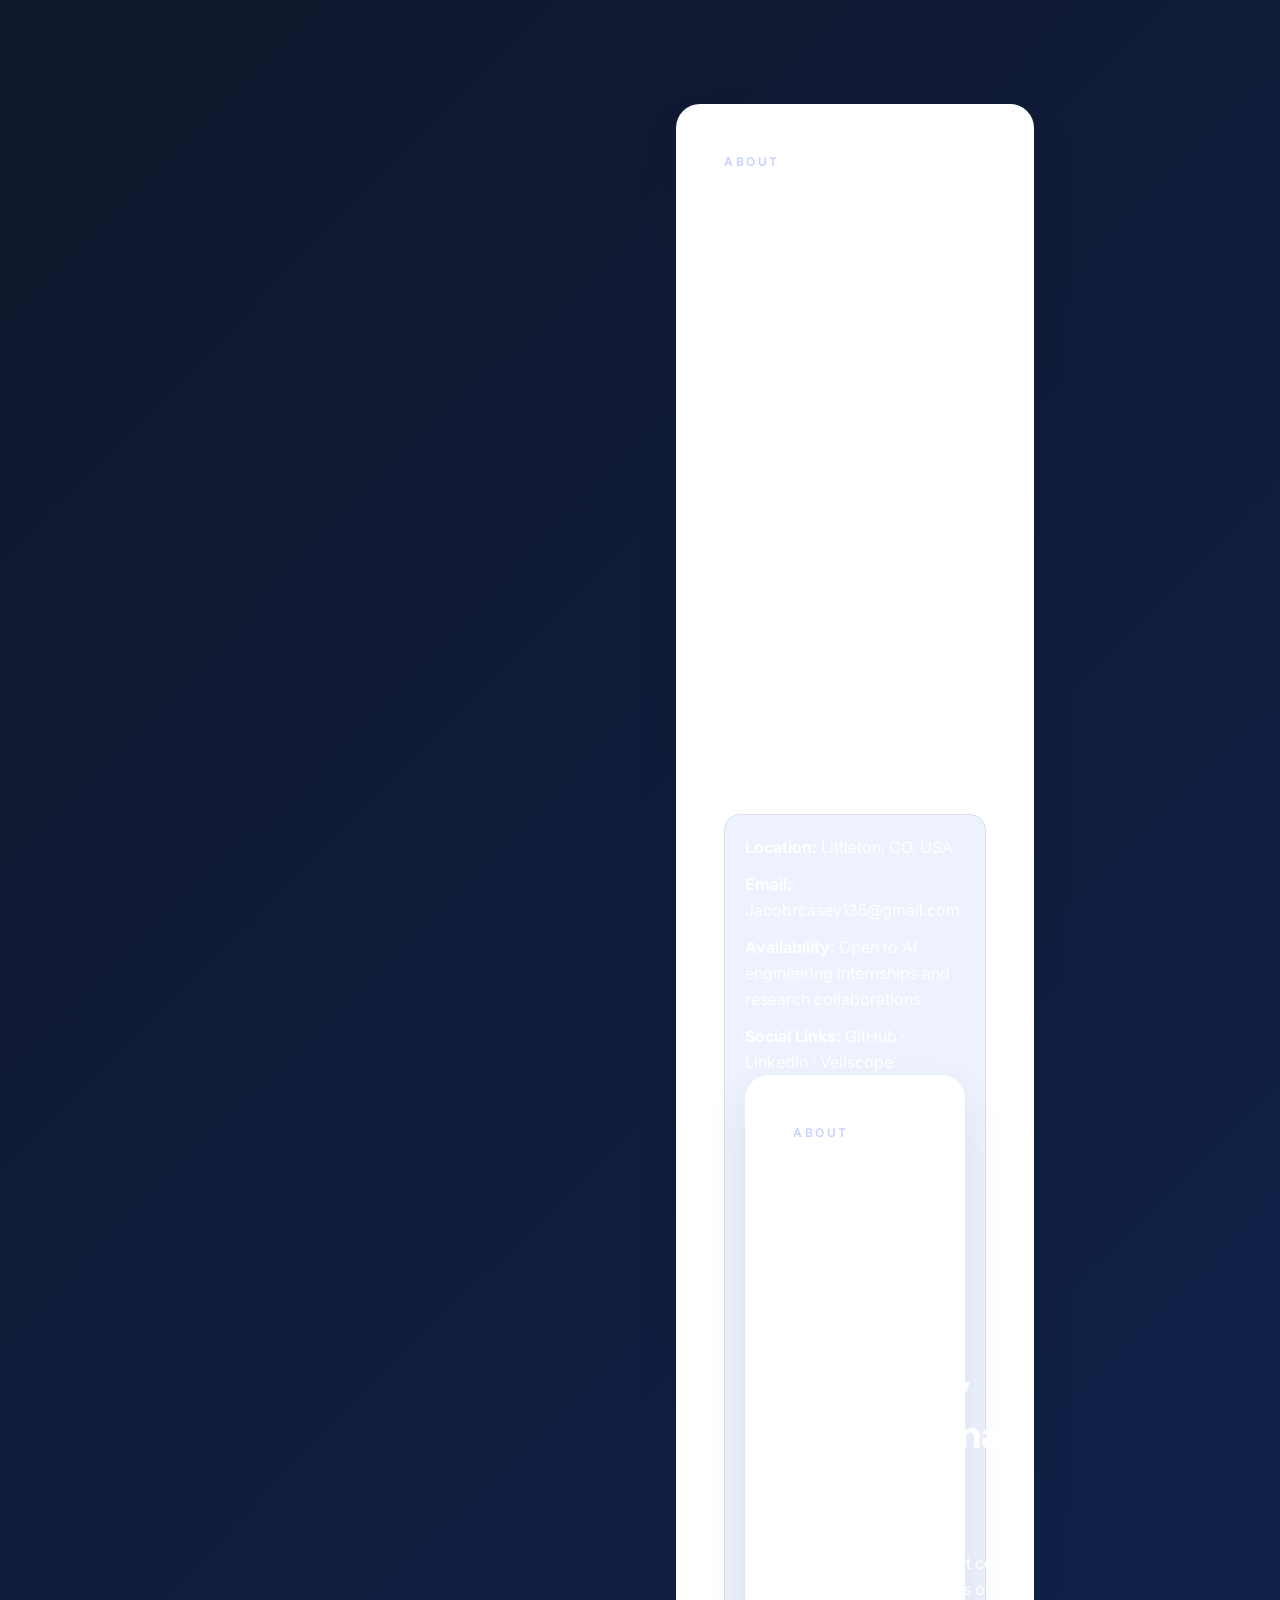
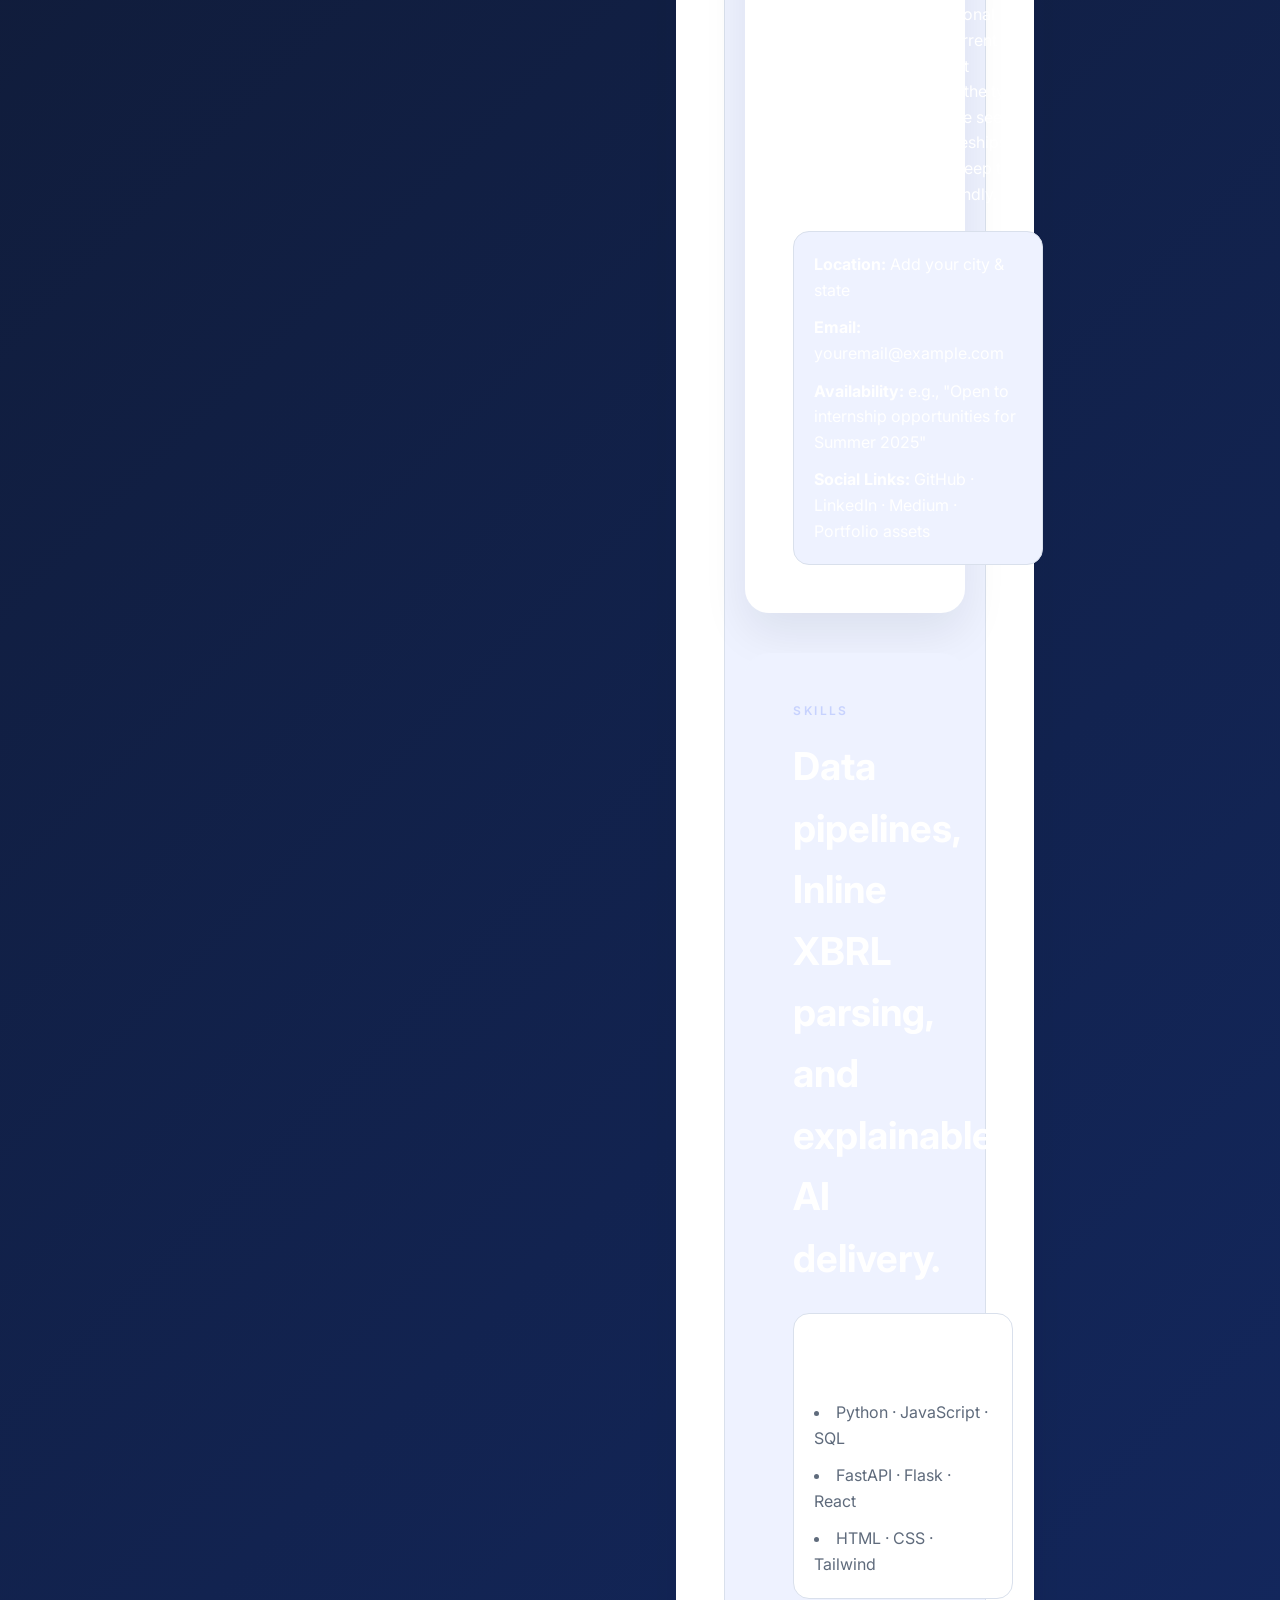
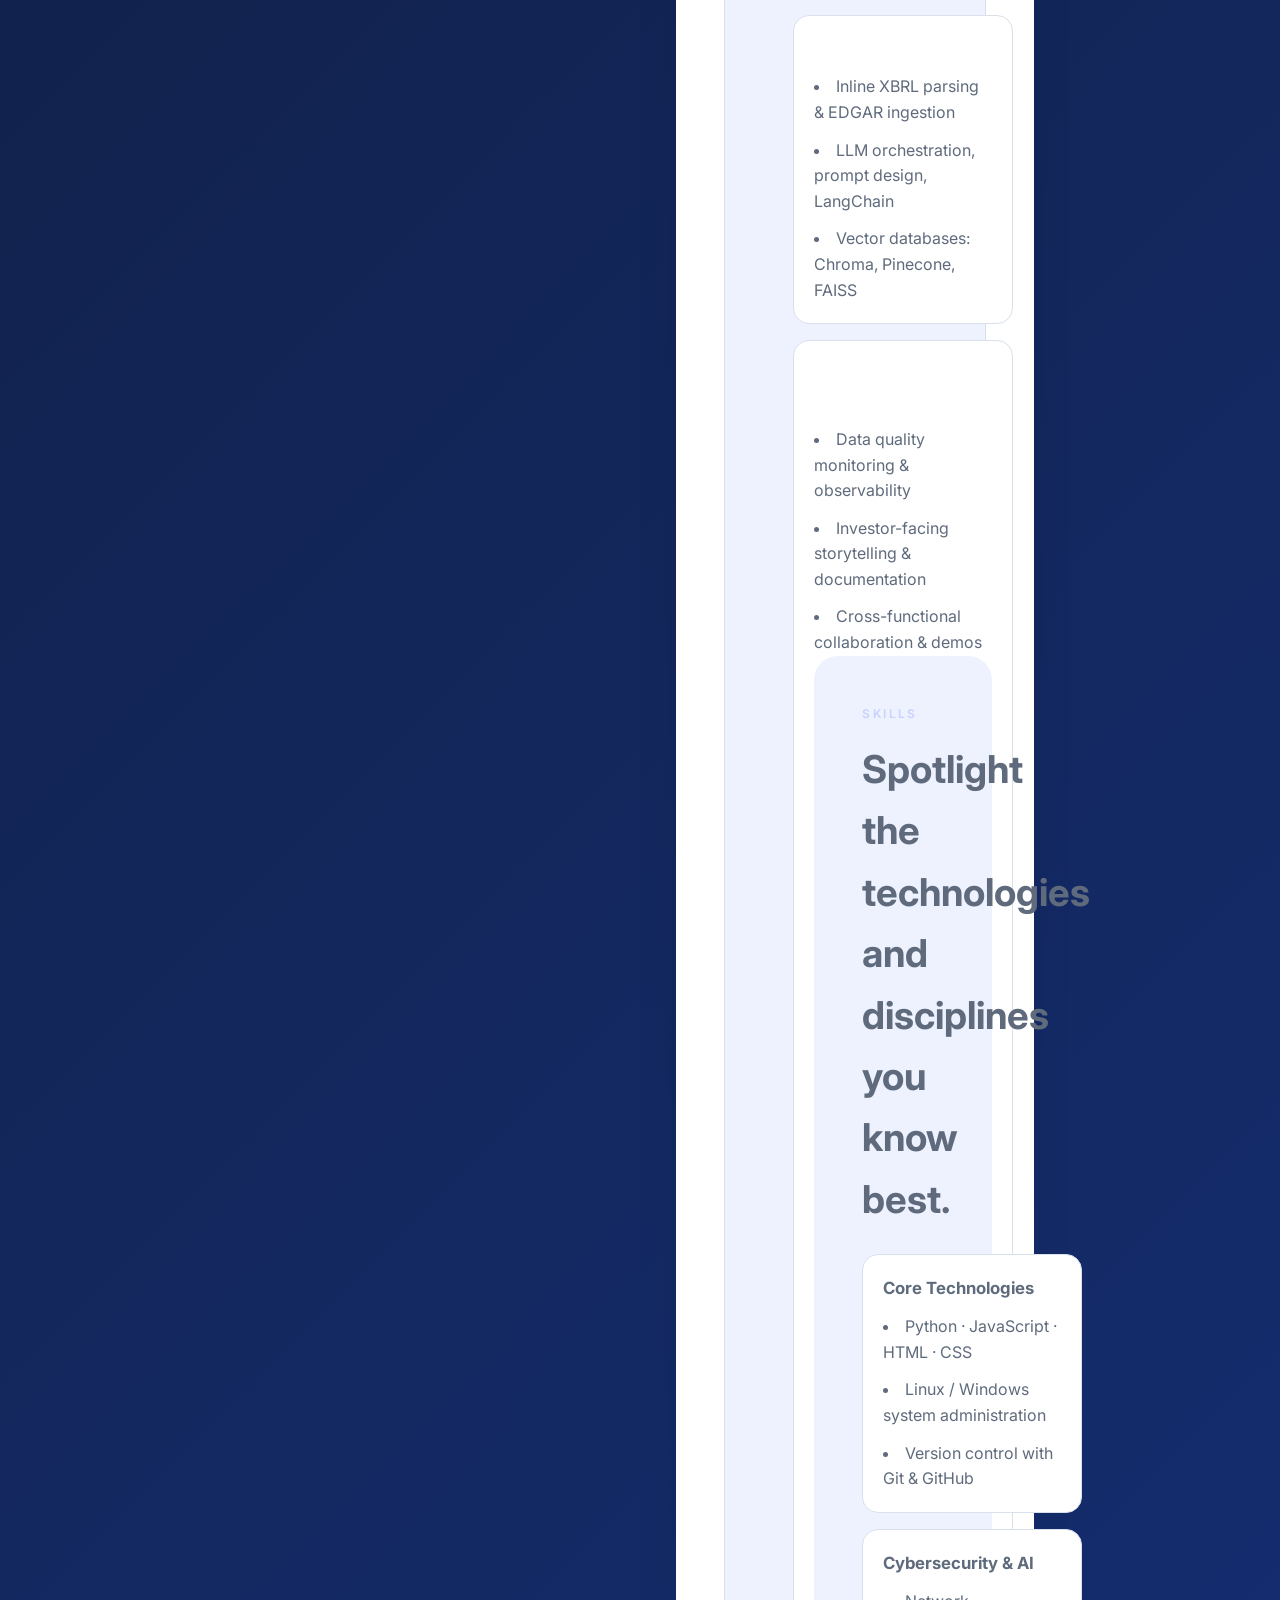
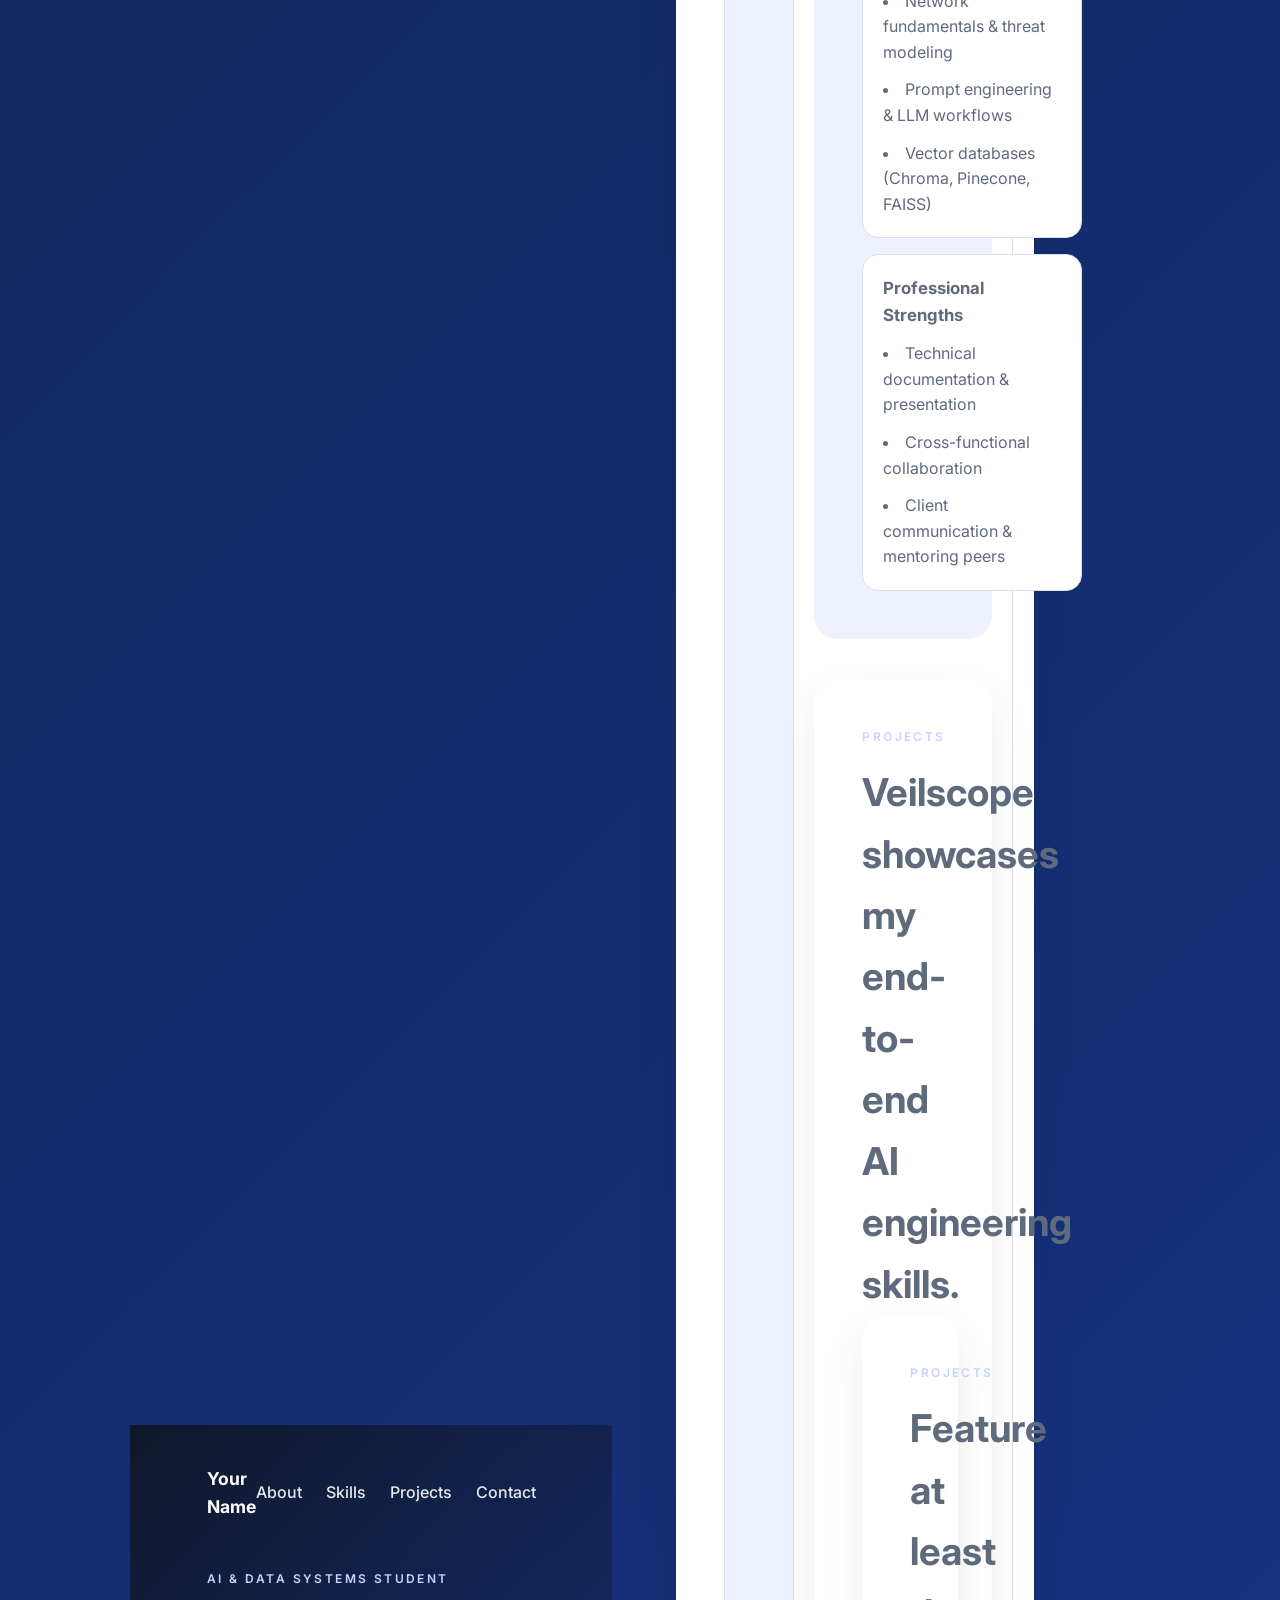
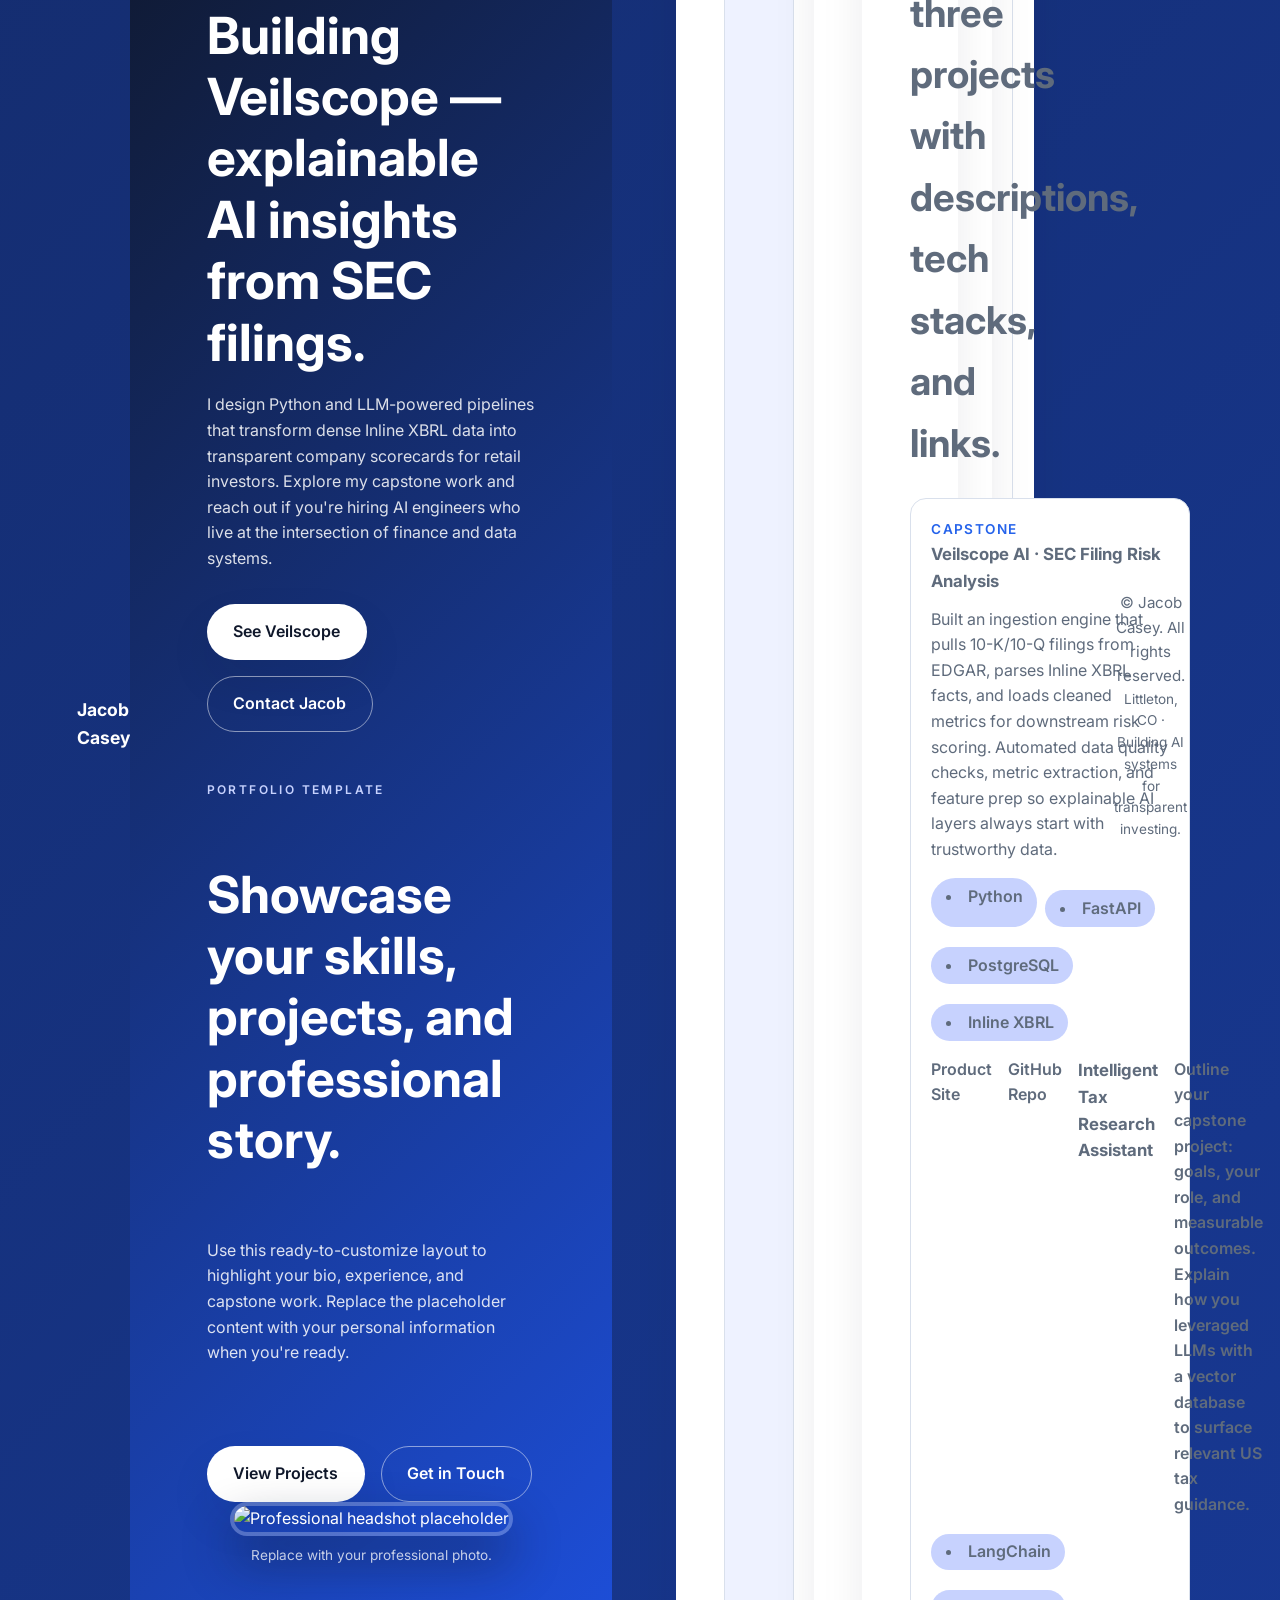
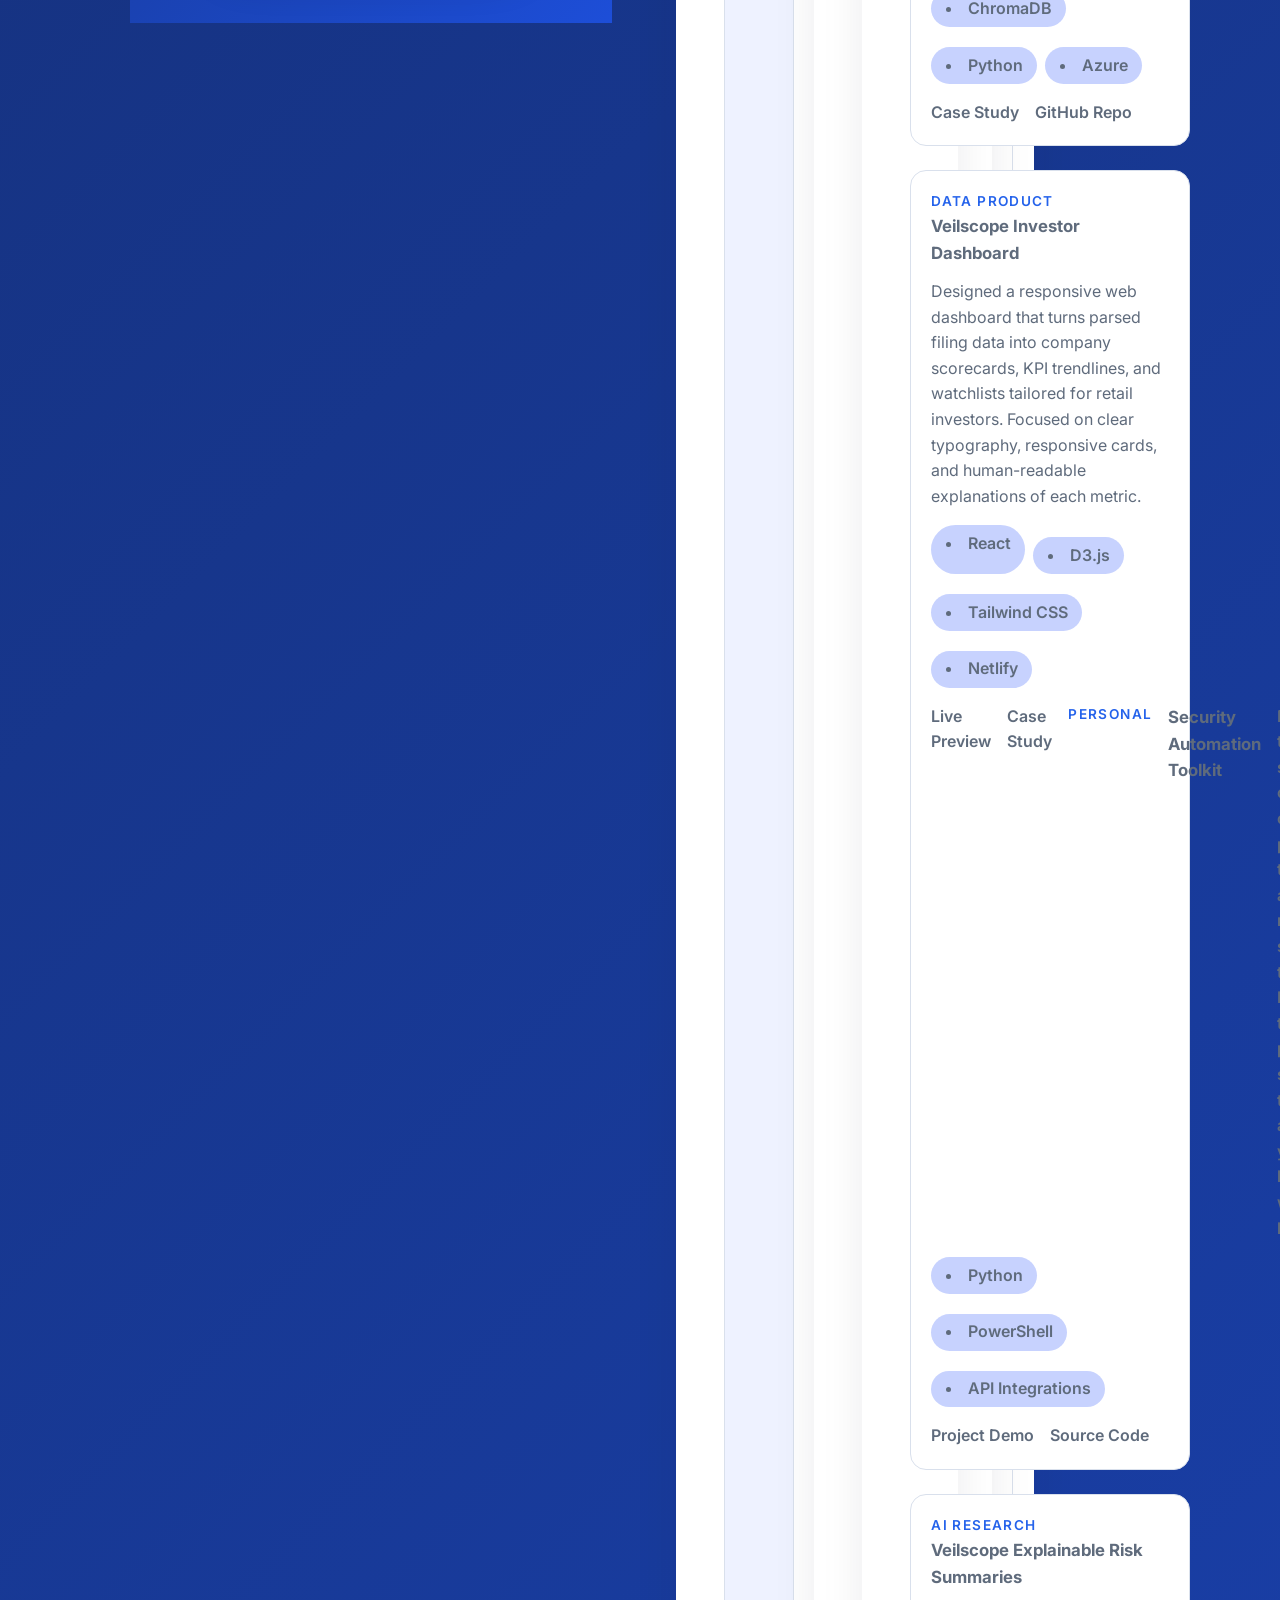
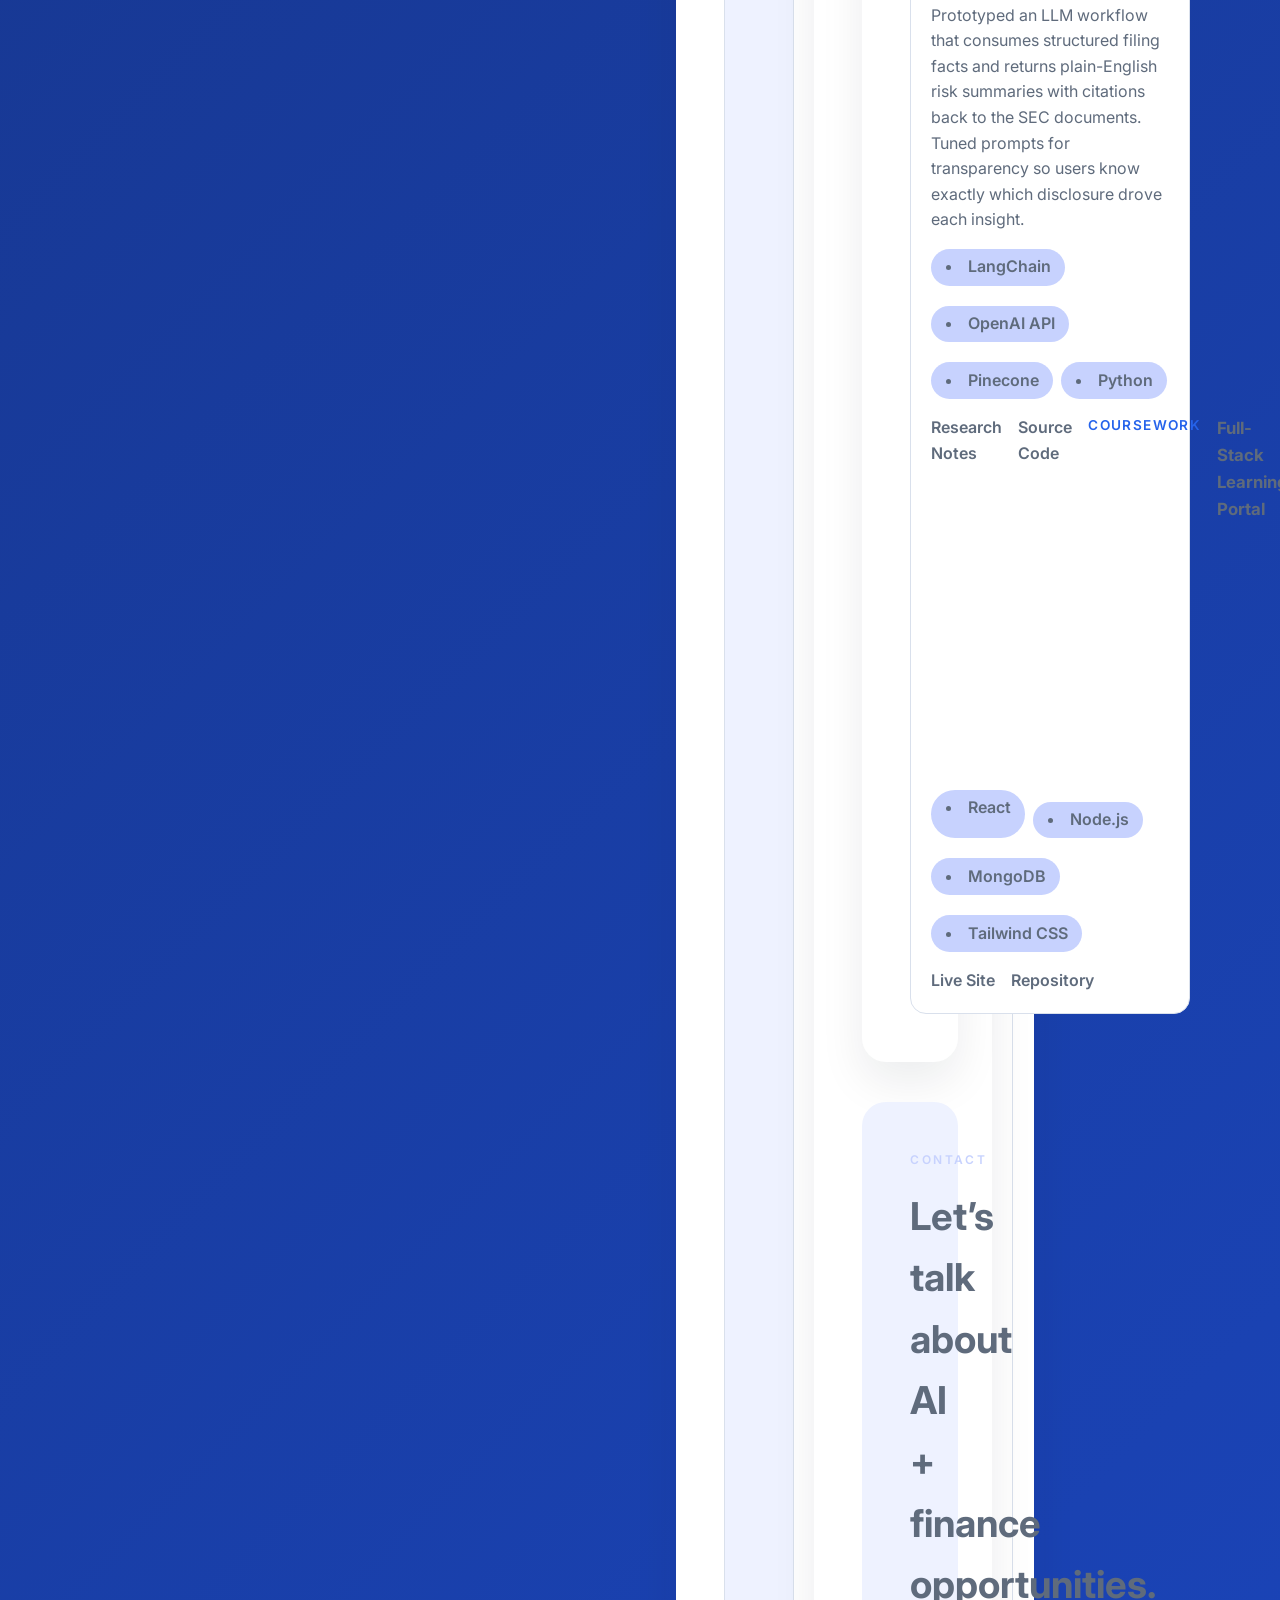
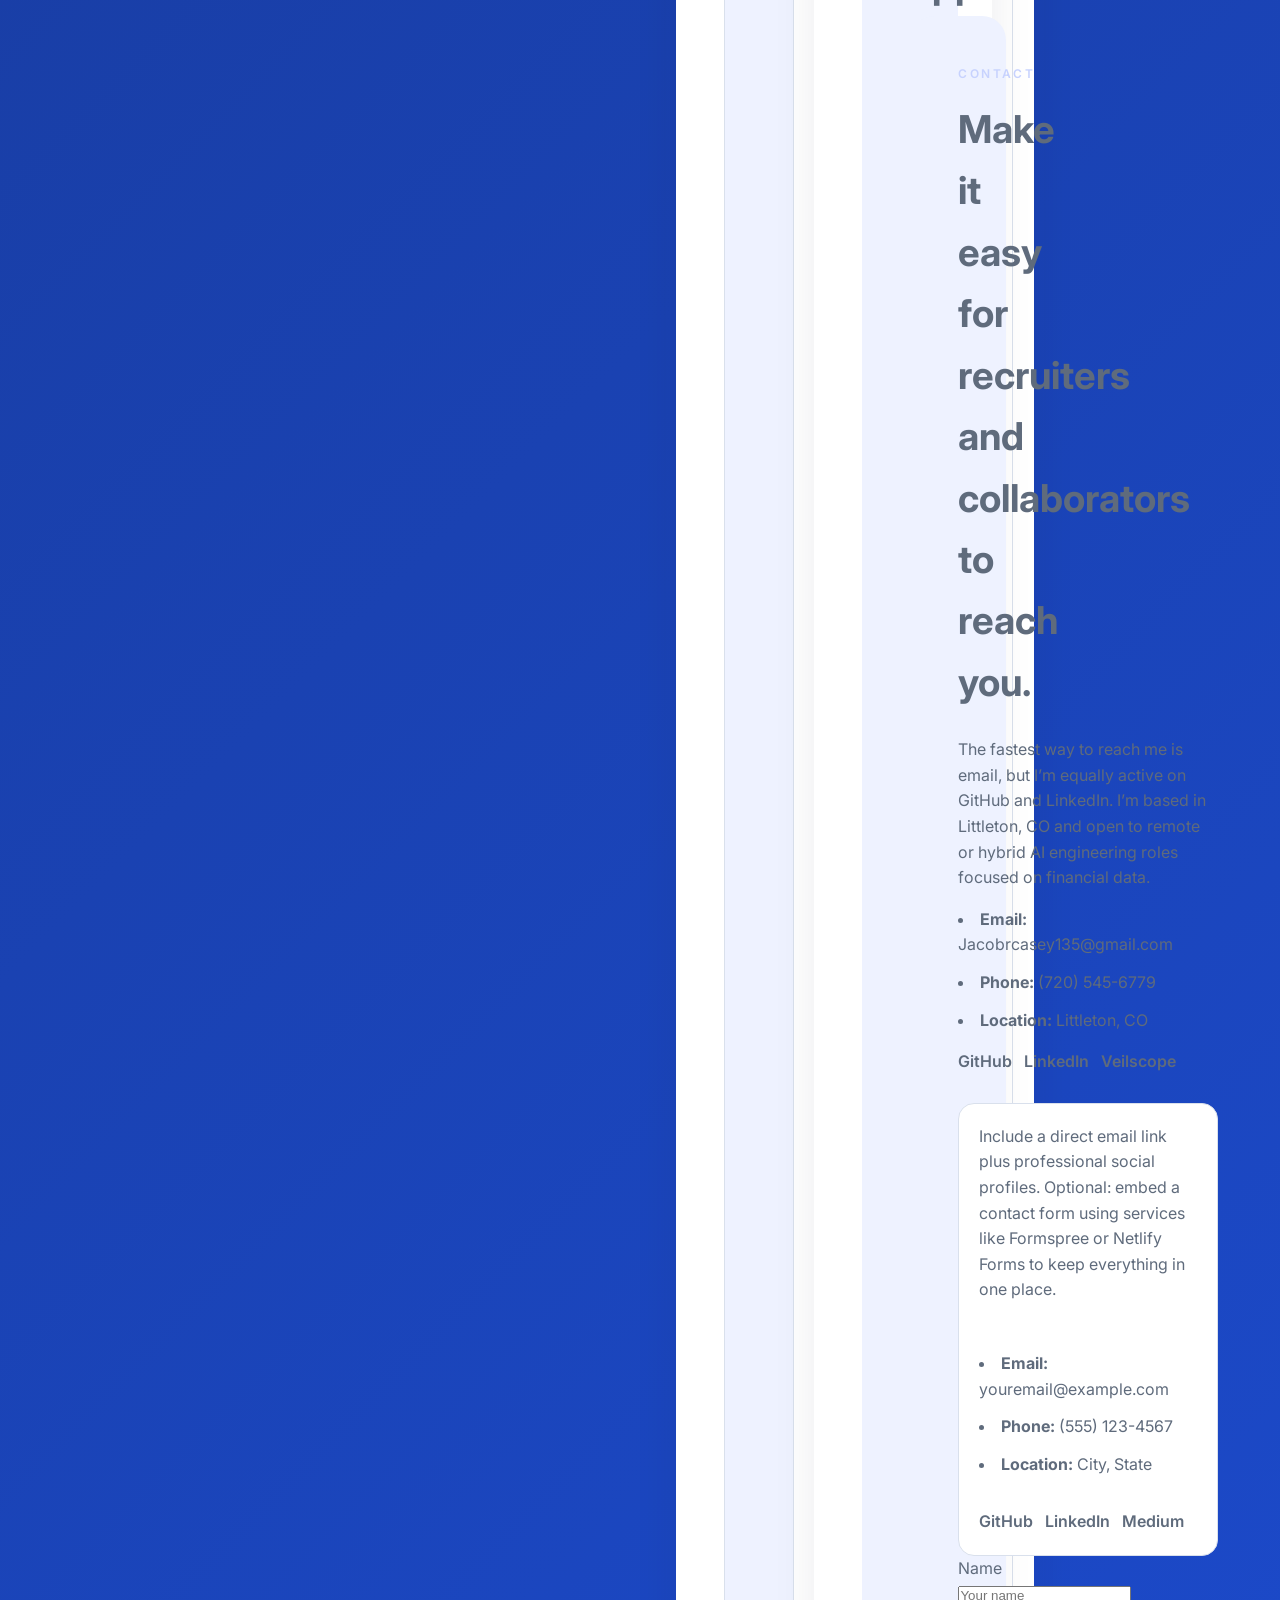
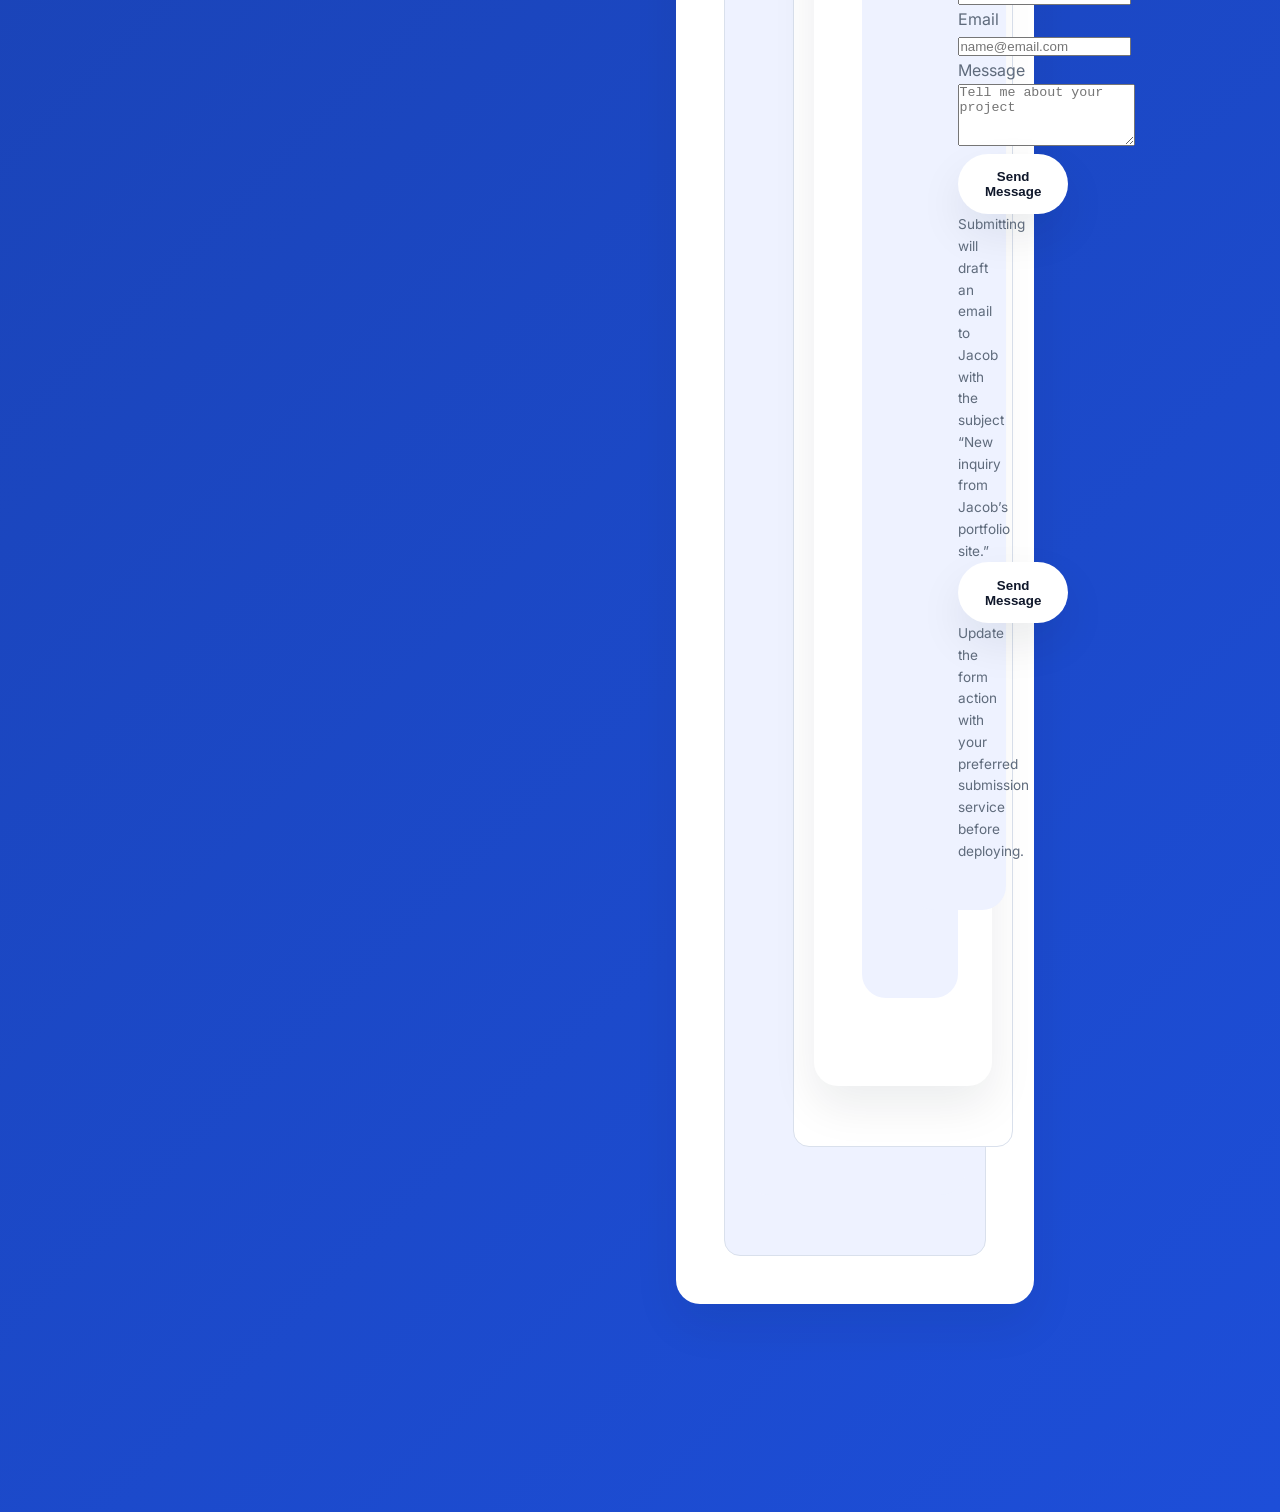
==== commit aa3a44ed: "Merge branch 'main' into codex/create-github-pages-portfolio-site-67u1c1" ====
--- a/index.html
+++ b/index.html
@@ -4,6 +4,7 @@
     <meta charset="UTF-8">
     <meta name="viewport" content="width=device-width, initial-scale=1.0">
     <title>Jacob Casey | AI & Data Systems Portfolio</title>
+    <title>Professional Portfolio | Your Name</title>
     <link rel="preconnect" href="https://fonts.googleapis.com">
     <link rel="preconnect" href="https://fonts.gstatic.com" crossorigin>
     <link href="https://fonts.googleapis.com/css2?family=Inter:wght@400;500;600;700&display=swap" rel="stylesheet">
@@ -15,6 +16,9 @@
     <header class="hero" id="home">
         <nav class="nav">
             <a class="logo" href="#home">Jacob Casey</a>
+    <header class="hero" id="home">
+        <nav class="nav">
+            <a class="logo" href="#home">Your Name</a>
             <button class="nav__toggle" aria-controls="nav-menu" aria-expanded="false">☰</button>
             <div class="nav__links" id="nav-menu">
                 <a href="#about">About</a>
@@ -37,6 +41,21 @@
                     <a class="btn secondary" href="#contact">Contact Jacob</a>
                 </div>
             </div>
+                <p class="eyebrow">Portfolio Template</p>
+                <h1>Showcase your skills, projects, and professional story.</h1>
+                <p class="hero__text">
+                    Use this ready-to-customize layout to highlight your bio, experience, and capstone work.
+                    Replace the placeholder content with your personal information when you're ready.
+                </p>
+                <div class="hero__cta">
+                    <a class="btn primary" href="#projects">View Projects</a>
+                    <a class="btn secondary" href="#contact">Get in Touch</a>
+                </div>
+            </div>
+            <figure class="hero__media">
+                <img src="https://via.placeholder.com/420x520.png?text=Professional+Photo" alt="Professional headshot placeholder">
+                <figcaption>Replace with your professional photo.</figcaption>
+            </figure>
         </div>
     </header>
 
@@ -59,6 +78,22 @@
                     <li><strong>Email:</strong> <a href="mailto:Jacobrcasey135@gmail.com">Jacobrcasey135@gmail.com</a></li>
                     <li><strong>Availability:</strong> Open to AI engineering internships and research collaborations</li>
                     <li><strong>Social Links:</strong> <a href="https://github.com/TAWN05" target="_blank" rel="noreferrer">GitHub</a> · <a href="https://www.linkedin.com/in/jacob-casey-95a846330" target="_blank" rel="noreferrer">LinkedIn</a> · <a href="https://www.veilscope.com/" target="_blank" rel="noreferrer">Veilscope</a></li>
+        <section class="panel" id="about">
+            <div class="panel__header">
+                <p class="eyebrow">About</p>
+                <h2>Introduce yourself with a confident, professional summary.</h2>
+            </div>
+            <div class="about__grid">
+                <p>
+                    Share a concise bio that covers your background, areas of expertise, and professional goals.
+                    Mention your current school/program, recent accomplishments, and the type of opportunities you are
+                    seeking (internships, apprenticeships, freelance work, etc.). Keep the tone confident and friendly.
+                </p>
+                <ul class="about__details">
+                    <li><strong>Location:</strong> Add your city &amp; state</li>
+                    <li><strong>Email:</strong> youremail@example.com</li>
+                    <li><strong>Availability:</strong> e.g., "Open to internship opportunities for Summer 2025"</li>
+                    <li><strong>Social Links:</strong> GitHub · LinkedIn · Medium · Portfolio assets</li>
                 </ul>
             </div>
         </section>
@@ -92,6 +127,34 @@
                         <li>Data quality monitoring &amp; observability</li>
                         <li>Investor-facing storytelling &amp; documentation</li>
                         <li>Cross-functional collaboration &amp; demos</li>
+        <section class="panel panel--muted" id="skills">
+            <div class="panel__header">
+                <p class="eyebrow">Skills</p>
+                <h2>Spotlight the technologies and disciplines you know best.</h2>
+            </div>
+            <div class="skills__grid">
+                <article>
+                    <h3>Core Technologies</h3>
+                    <ul>
+                        <li>Python · JavaScript · HTML · CSS</li>
+                        <li>Linux / Windows system administration</li>
+                        <li>Version control with Git &amp; GitHub</li>
+                    </ul>
+                </article>
+                <article>
+                    <h3>Cybersecurity &amp; AI</h3>
+                    <ul>
+                        <li>Network fundamentals &amp; threat modeling</li>
+                        <li>Prompt engineering &amp; LLM workflows</li>
+                        <li>Vector databases (Chroma, Pinecone, FAISS)</li>
+                    </ul>
+                </article>
+                <article>
+                    <h3>Professional Strengths</h3>
+                    <ul>
+                        <li>Technical documentation &amp; presentation</li>
+                        <li>Cross-functional collaboration</li>
+                        <li>Client communication &amp; mentoring peers</li>
                     </ul>
                 </article>
             </div>
@@ -102,6 +165,10 @@
             <div class="panel__header">
                 <p class="eyebrow">Projects</p>
                 <h2>Veilscope showcases my end-to-end AI engineering skills.</h2>
+        <section class="panel" id="projects">
+            <div class="panel__header">
+                <p class="eyebrow">Projects</p>
+                <h2>Feature at least three projects with descriptions, tech stacks, and links.</h2>
             </div>
             <div class="projects__grid">
                 <article class="project">
@@ -123,6 +190,21 @@
                     <div class="project__links">
                         <a href="https://www.veilscope.com/" target="_blank" rel="noreferrer">Product Site</a>
                         <a href="https://github.com/TAWN05" target="_blank" rel="noreferrer">GitHub Repo</a>
+                        <h3>Intelligent Tax Research Assistant</h3>
+                        <p>
+                            Outline your capstone project: goals, your role, and measurable outcomes.
+                            Explain how you leveraged LLMs with a vector database to surface relevant US tax guidance.
+                        </p>
+                    </div>
+                    <ul class="project__stack">
+                        <li>LangChain</li>
+                        <li>ChromaDB</li>
+                        <li>Python</li>
+                        <li>Azure</li>
+                    </ul>
+                    <div class="project__links">
+                        <a href="#">Case Study</a>
+                        <a href="#">GitHub Repo</a>
                     </div>
                 </article>
 
@@ -145,6 +227,21 @@
                     <div class="project__links">
                         <a href="https://www.veilscope.com/" target="_blank" rel="noreferrer">Live Preview</a>
                         <a href="https://www.linkedin.com/in/jacob-casey-95a846330" target="_blank" rel="noreferrer">Case Study</a>
+                        <p class="project__tag">Personal</p>
+                        <h3>Security Automation Toolkit</h3>
+                        <p>
+                            Describe a toolkit, script collection, or lab project that automates repetitive security tasks.
+                            Focus on the problem solved, tooling, and what you learned while building it.
+                        </p>
+                    </div>
+                    <ul class="project__stack">
+                        <li>Python</li>
+                        <li>PowerShell</li>
+                        <li>API Integrations</li>
+                    </ul>
+                    <div class="project__links">
+                        <a href="#">Project Demo</a>
+                        <a href="#">Source Code</a>
                     </div>
                 </article>
 
@@ -167,6 +264,22 @@
                     <div class="project__links">
                         <a href="https://www.linkedin.com/in/jacob-casey-95a846330" target="_blank" rel="noreferrer">Research Notes</a>
                         <a href="https://github.com/TAWN05" target="_blank" rel="noreferrer">Source Code</a>
+                        <p class="project__tag">Coursework</p>
+                        <h3>Full-Stack Learning Portal</h3>
+                        <p>
+                            Share a web application or coursework project that demonstrates your front-end and back-end skills.
+                            Mention the tech stack, authentication approach, and any unique UX decisions.
+                        </p>
+                    </div>
+                    <ul class="project__stack">
+                        <li>React</li>
+                        <li>Node.js</li>
+                        <li>MongoDB</li>
+                        <li>Tailwind CSS</li>
+                    </ul>
+                    <div class="project__links">
+                        <a href="#">Live Site</a>
+                        <a href="#">Repository</a>
                     </div>
                 </article>
             </div>
@@ -177,6 +290,10 @@
             <div class="panel__header">
                 <p class="eyebrow">Contact</p>
                 <h2>Let’s talk about AI + finance opportunities.</h2>
+        <section class="panel panel--muted" id="contact">
+            <div class="panel__header">
+                <p class="eyebrow">Contact</p>
+                <h2>Make it easy for recruiters and collaborators to reach you.</h2>
             </div>
             <div class="contact__grid">
                 <div>
@@ -196,6 +313,21 @@
                     </div>
                 </div>
                 <form class="contact__form" action="mailto:Jacobrcasey135@gmail.com" method="post" enctype="text/plain">
+                        Include a direct email link plus professional social profiles. Optional: embed a contact form using
+                        services like Formspree or Netlify Forms to keep everything in one place.
+                    </p>
+                    <ul class="contact__list">
+                        <li><strong>Email:</strong> <a href="mailto:youremail@example.com">youremail@example.com</a></li>
+                        <li><strong>Phone:</strong> (555) 123-4567</li>
+                        <li><strong>Location:</strong> City, State</li>
+                    </ul>
+                    <div class="contact__socials">
+                        <a href="https://github.com/your-handle" target="_blank" rel="noreferrer">GitHub</a>
+                        <a href="https://linkedin.com/in/your-handle" target="_blank" rel="noreferrer">LinkedIn</a>
+                        <a href="https://medium.com/@your-handle" target="_blank" rel="noreferrer">Medium</a>
+                    </div>
+                </div>
+                <form class="contact__form" action="#" method="post">
                     <label>
                         <span>Name</span>
                         <input type="text" name="name" placeholder="Your name" required>
@@ -211,6 +343,8 @@
                     <input type="hidden" name="subject" value="New inquiry from Jacob's portfolio site">
                     <button type="submit" class="btn primary">Send Message</button>
                     <p class="form__note">Submitting will draft an email to Jacob with the subject “New inquiry from Jacob’s portfolio site.”</p>
+                    <button type="submit" class="btn primary">Send Message</button>
+                    <p class="form__note">Update the form action with your preferred submission service before deploying.</p>
                 </form>
             </div>
         </section>
@@ -224,6 +358,12 @@
 
     <script>
         // Accessible mobile navigation toggle
+    <footer class="site-footer">
+        <p>&copy; <span id="year"></span> Your Name. All rights reserved.</p>
+        <p class="small-text">Replace placeholders with your real details before sharing publicly.</p>
+    </footer>
+
+    <script>
         const navToggle = document.querySelector('.nav__toggle');
         const navMenu = document.getElementById('nav-menu');
         navToggle.addEventListener('click', () => {
--- a/styles.css
+++ b/styles.css
@@ -139,6 +139,24 @@
 .btn:hover,
 .btn:focus {
     transform: translateY(-2px);
+}
+
+.hero__media {
+    text-align: center;
+}
+
+.hero__media img {
+    width: 100%;
+    max-width: 420px;
+    border-radius: 1.2rem;
+    border: 4px solid rgba(255, 255, 255, 0.25);
+    box-shadow: 0 25px 50px rgba(15, 23, 42, 0.45);
+}
+
+.hero__media figcaption {
+    font-size: 0.85rem;
+    color: rgba(255, 255, 255, 0.75);
+    margin-top: 0.6rem;
 }
 
 main {
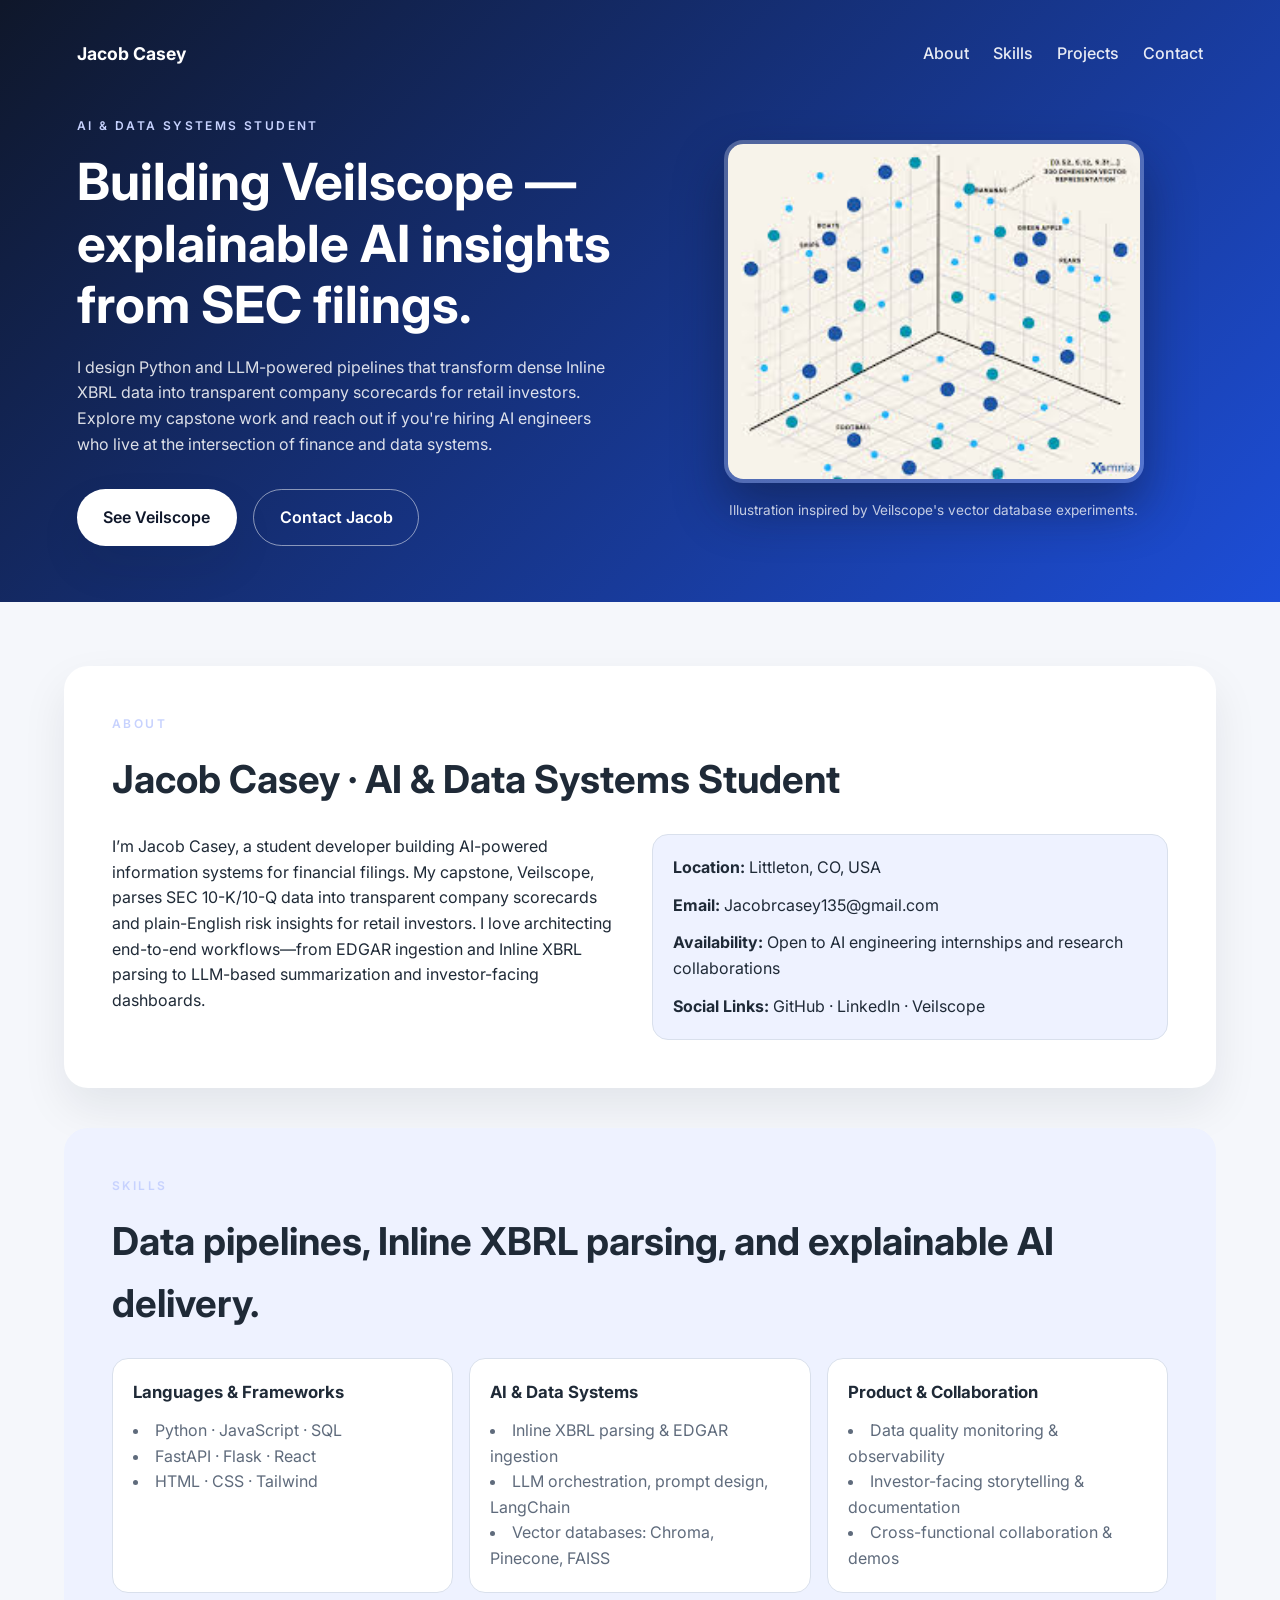
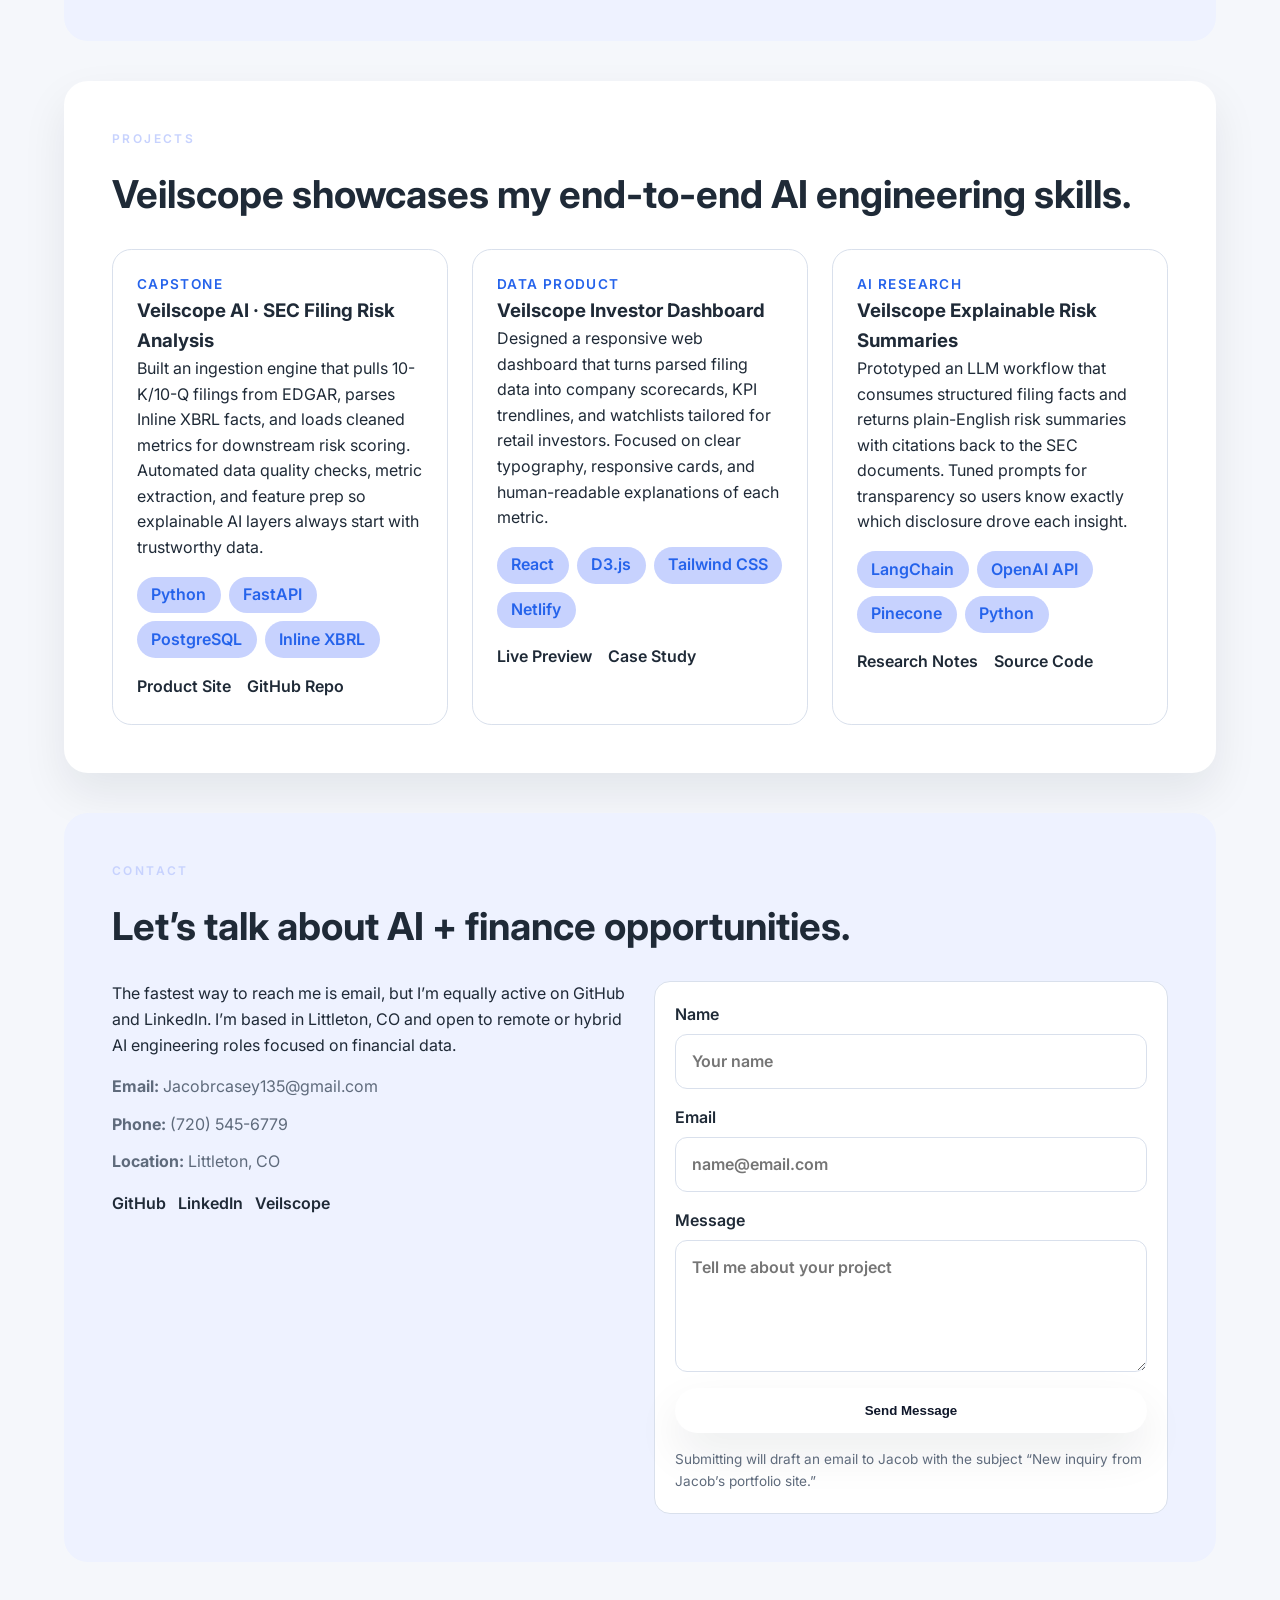
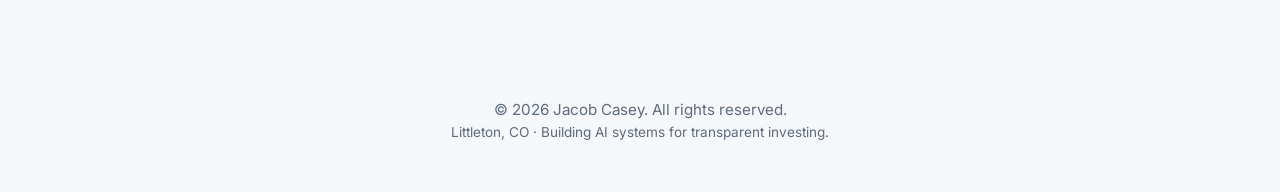
==== commit 05e1046e: "Polish portfolio content" ====
--- a/index.html
+++ b/index.html
@@ -3,23 +3,17 @@
 <head>
     <meta charset="UTF-8">
     <meta name="viewport" content="width=device-width, initial-scale=1.0">
-    <title>Jacob Casey | AI & Data Systems Portfolio</title>
-    <title>Professional Portfolio | Your Name</title>
+    <title>Jacob Casey | AI &amp; Data Systems Portfolio</title>
     <link rel="preconnect" href="https://fonts.googleapis.com">
     <link rel="preconnect" href="https://fonts.gstatic.com" crossorigin>
     <link href="https://fonts.googleapis.com/css2?family=Inter:wght@400;500;600;700&display=swap" rel="stylesheet">
     <link rel="stylesheet" href="styles.css">
 </head>
 <body>
-    <!-- Portfolio template scaffolded to match Create Your Portfolio assignment requirements -->
-    <!-- Primary hero banner that introduces the portfolio and provides immediate calls-to-action -->
     <header class="hero" id="home">
         <nav class="nav">
             <a class="logo" href="#home">Jacob Casey</a>
-    <header class="hero" id="home">
-        <nav class="nav">
-            <a class="logo" href="#home">Your Name</a>
-            <button class="nav__toggle" aria-controls="nav-menu" aria-expanded="false">☰</button>
+            <button class="nav__toggle" aria-controls="nav-menu" aria-expanded="false" aria-label="Toggle navigation">☰</button>
             <div class="nav__links" id="nav-menu">
                 <a href="#about">About</a>
                 <a href="#skills">Skills</a>
@@ -32,35 +26,23 @@
                 <p class="eyebrow">AI &amp; Data Systems Student</p>
                 <h1>Building Veilscope — explainable AI insights from SEC filings.</h1>
                 <p class="hero__text">
-                    I design Python and LLM-powered pipelines that transform dense Inline XBRL data into transparent
-                    company scorecards for retail investors. Explore my capstone work and reach out if you're hiring AI
-                    engineers who live at the intersection of finance and data systems.
+                    I design Python and LLM-powered pipelines that transform dense Inline XBRL data into transparent company
+                    scorecards for retail investors. Explore my capstone work and reach out if you're hiring AI engineers who live
+                    at the intersection of finance and data systems.
                 </p>
                 <div class="hero__cta">
                     <a class="btn primary" href="#projects">See Veilscope</a>
                     <a class="btn secondary" href="#contact">Contact Jacob</a>
                 </div>
             </div>
-                <p class="eyebrow">Portfolio Template</p>
-                <h1>Showcase your skills, projects, and professional story.</h1>
-                <p class="hero__text">
-                    Use this ready-to-customize layout to highlight your bio, experience, and capstone work.
-                    Replace the placeholder content with your personal information when you're ready.
-                </p>
-                <div class="hero__cta">
-                    <a class="btn primary" href="#projects">View Projects</a>
-                    <a class="btn secondary" href="#contact">Get in Touch</a>
-                </div>
-            </div>
             <figure class="hero__media">
-                <img src="https://via.placeholder.com/420x520.png?text=Professional+Photo" alt="Professional headshot placeholder">
-                <figcaption>Replace with your professional photo.</figcaption>
+                <img src="vectorDatabase.jpg" alt="Jacob Casey standing in front of a data visualization">
+                <figcaption>Illustration inspired by Veilscope's vector database experiments.</figcaption>
             </figure>
         </div>
     </header>
 
     <main>
-        <!-- About section helps visitors understand who you are and what you are seeking -->
         <section class="panel" id="about">
             <div class="panel__header">
                 <p class="eyebrow">About</p>
@@ -68,37 +50,22 @@
             </div>
             <div class="about__grid">
                 <p>
-                    I’m Jacob Casey, a student developer building AI-powered information systems for financial filings.
-                    My capstone, Veilscope, parses SEC 10-K/10-Q data into transparent company scorecards and
-                    plain-English risk insights for retail investors. I love architecting end-to-end workflows—from EDGAR
-                    ingestion and Inline XBRL parsing to LLM-based summarization and investor-facing dashboards.
+                    I’m Jacob Casey, a student developer building AI-powered information systems for financial filings. My capstone,
+                    Veilscope, parses SEC 10-K/10-Q data into transparent company scorecards and plain-English risk insights for
+                    retail investors. I love architecting end-to-end workflows—from EDGAR ingestion and Inline XBRL parsing to
+                    LLM-based summarization and investor-facing dashboards.
                 </p>
                 <ul class="about__details">
                     <li><strong>Location:</strong> Littleton, CO, USA</li>
                     <li><strong>Email:</strong> <a href="mailto:Jacobrcasey135@gmail.com">Jacobrcasey135@gmail.com</a></li>
                     <li><strong>Availability:</strong> Open to AI engineering internships and research collaborations</li>
-                    <li><strong>Social Links:</strong> <a href="https://github.com/TAWN05" target="_blank" rel="noreferrer">GitHub</a> · <a href="https://www.linkedin.com/in/jacob-casey-95a846330" target="_blank" rel="noreferrer">LinkedIn</a> · <a href="https://www.veilscope.com/" target="_blank" rel="noreferrer">Veilscope</a></li>
-        <section class="panel" id="about">
-            <div class="panel__header">
-                <p class="eyebrow">About</p>
-                <h2>Introduce yourself with a confident, professional summary.</h2>
-            </div>
-            <div class="about__grid">
-                <p>
-                    Share a concise bio that covers your background, areas of expertise, and professional goals.
-                    Mention your current school/program, recent accomplishments, and the type of opportunities you are
-                    seeking (internships, apprenticeships, freelance work, etc.). Keep the tone confident and friendly.
-                </p>
-                <ul class="about__details">
-                    <li><strong>Location:</strong> Add your city &amp; state</li>
-                    <li><strong>Email:</strong> youremail@example.com</li>
-                    <li><strong>Availability:</strong> e.g., "Open to internship opportunities for Summer 2025"</li>
-                    <li><strong>Social Links:</strong> GitHub · LinkedIn · Medium · Portfolio assets</li>
+                    <li><strong>Social Links:</strong> <a href="https://github.com/TAWN05" target="_blank" rel="noreferrer">GitHub</a> ·
+                        <a href="https://www.linkedin.com/in/jacob-casey-95a846330" target="_blank" rel="noreferrer">LinkedIn</a> ·
+                        <a href="https://www.veilscope.com/" target="_blank" rel="noreferrer">Veilscope</a></li>
                 </ul>
             </div>
         </section>
 
-        <!-- Skills section groups technical expertise into digestible categories -->
         <section class="panel panel--muted" id="skills">
             <div class="panel__header">
                 <p class="eyebrow">Skills</p>
@@ -127,48 +94,15 @@
                         <li>Data quality monitoring &amp; observability</li>
                         <li>Investor-facing storytelling &amp; documentation</li>
                         <li>Cross-functional collaboration &amp; demos</li>
-        <section class="panel panel--muted" id="skills">
-            <div class="panel__header">
-                <p class="eyebrow">Skills</p>
-                <h2>Spotlight the technologies and disciplines you know best.</h2>
-            </div>
-            <div class="skills__grid">
-                <article>
-                    <h3>Core Technologies</h3>
-                    <ul>
-                        <li>Python · JavaScript · HTML · CSS</li>
-                        <li>Linux / Windows system administration</li>
-                        <li>Version control with Git &amp; GitHub</li>
-                    </ul>
-                </article>
-                <article>
-                    <h3>Cybersecurity &amp; AI</h3>
-                    <ul>
-                        <li>Network fundamentals &amp; threat modeling</li>
-                        <li>Prompt engineering &amp; LLM workflows</li>
-                        <li>Vector databases (Chroma, Pinecone, FAISS)</li>
-                    </ul>
-                </article>
-                <article>
-                    <h3>Professional Strengths</h3>
-                    <ul>
-                        <li>Technical documentation &amp; presentation</li>
-                        <li>Cross-functional collaboration</li>
-                        <li>Client communication &amp; mentoring peers</li>
-                    </ul>
-                </article>
-            </div>
-        </section>
-
-        <!-- Project cards outline three highlight projects with stacks and links -->
+                    </ul>
+                </article>
+            </div>
+        </section>
+
         <section class="panel" id="projects">
             <div class="panel__header">
                 <p class="eyebrow">Projects</p>
                 <h2>Veilscope showcases my end-to-end AI engineering skills.</h2>
-        <section class="panel" id="projects">
-            <div class="panel__header">
-                <p class="eyebrow">Projects</p>
-                <h2>Feature at least three projects with descriptions, tech stacks, and links.</h2>
             </div>
             <div class="projects__grid">
                 <article class="project">
@@ -176,9 +110,9 @@
                         <p class="project__tag">Capstone</p>
                         <h3>Veilscope AI · SEC Filing Risk Analysis</h3>
                         <p>
-                            Built an ingestion engine that pulls 10-K/10-Q filings from EDGAR, parses Inline XBRL facts, and
-                            loads cleaned metrics for downstream risk scoring. Automated data quality checks, metric
-                            extraction, and feature prep so explainable AI layers always start with trustworthy data.
+                            Built an ingestion engine that pulls 10-K/10-Q filings from EDGAR, parses Inline XBRL facts, and loads
+                            cleaned metrics for downstream risk scoring. Automated data quality checks, metric extraction, and
+                            feature prep so explainable AI layers always start with trustworthy data.
                         </p>
                     </div>
                     <ul class="project__stack">
@@ -190,21 +124,6 @@
                     <div class="project__links">
                         <a href="https://www.veilscope.com/" target="_blank" rel="noreferrer">Product Site</a>
                         <a href="https://github.com/TAWN05" target="_blank" rel="noreferrer">GitHub Repo</a>
-                        <h3>Intelligent Tax Research Assistant</h3>
-                        <p>
-                            Outline your capstone project: goals, your role, and measurable outcomes.
-                            Explain how you leveraged LLMs with a vector database to surface relevant US tax guidance.
-                        </p>
-                    </div>
-                    <ul class="project__stack">
-                        <li>LangChain</li>
-                        <li>ChromaDB</li>
-                        <li>Python</li>
-                        <li>Azure</li>
-                    </ul>
-                    <div class="project__links">
-                        <a href="#">Case Study</a>
-                        <a href="#">GitHub Repo</a>
                     </div>
                 </article>
 
@@ -213,9 +132,9 @@
                         <p class="project__tag">Data Product</p>
                         <h3>Veilscope Investor Dashboard</h3>
                         <p>
-                            Designed a responsive web dashboard that turns parsed filing data into company scorecards,
-                            KPI trendlines, and watchlists tailored for retail investors. Focused on clear typography,
-                            responsive cards, and human-readable explanations of each metric.
+                            Designed a responsive web dashboard that turns parsed filing data into company scorecards, KPI trendlines,
+                            and watchlists tailored for retail investors. Focused on clear typography, responsive cards, and
+                            human-readable explanations of each metric.
                         </p>
                     </div>
                     <ul class="project__stack">
@@ -227,21 +146,6 @@
                     <div class="project__links">
                         <a href="https://www.veilscope.com/" target="_blank" rel="noreferrer">Live Preview</a>
                         <a href="https://www.linkedin.com/in/jacob-casey-95a846330" target="_blank" rel="noreferrer">Case Study</a>
-                        <p class="project__tag">Personal</p>
-                        <h3>Security Automation Toolkit</h3>
-                        <p>
-                            Describe a toolkit, script collection, or lab project that automates repetitive security tasks.
-                            Focus on the problem solved, tooling, and what you learned while building it.
-                        </p>
-                    </div>
-                    <ul class="project__stack">
-                        <li>Python</li>
-                        <li>PowerShell</li>
-                        <li>API Integrations</li>
-                    </ul>
-                    <div class="project__links">
-                        <a href="#">Project Demo</a>
-                        <a href="#">Source Code</a>
                     </div>
                 </article>
 
@@ -250,9 +154,9 @@
                         <p class="project__tag">AI Research</p>
                         <h3>Veilscope Explainable Risk Summaries</h3>
                         <p>
-                            Prototyped an LLM workflow that consumes structured filing facts and returns plain-English risk
-                            summaries with citations back to the SEC documents. Tuned prompts for transparency so users know
-                            exactly which disclosure drove each insight.
+                            Prototyped an LLM workflow that consumes structured filing facts and returns plain-English risk summaries
+                            with citations back to the SEC documents. Tuned prompts for transparency so users know exactly which
+                            disclosure drove each insight.
                         </p>
                     </div>
                     <ul class="project__stack">
@@ -264,42 +168,21 @@
                     <div class="project__links">
                         <a href="https://www.linkedin.com/in/jacob-casey-95a846330" target="_blank" rel="noreferrer">Research Notes</a>
                         <a href="https://github.com/TAWN05" target="_blank" rel="noreferrer">Source Code</a>
-                        <p class="project__tag">Coursework</p>
-                        <h3>Full-Stack Learning Portal</h3>
-                        <p>
-                            Share a web application or coursework project that demonstrates your front-end and back-end skills.
-                            Mention the tech stack, authentication approach, and any unique UX decisions.
-                        </p>
-                    </div>
-                    <ul class="project__stack">
-                        <li>React</li>
-                        <li>Node.js</li>
-                        <li>MongoDB</li>
-                        <li>Tailwind CSS</li>
-                    </ul>
-                    <div class="project__links">
-                        <a href="#">Live Site</a>
-                        <a href="#">Repository</a>
-                    </div>
-                </article>
-            </div>
-        </section>
-
-        <!-- Contact block provides multiple ways to reach you, including a form placeholder -->
+                    </div>
+                </article>
+            </div>
+        </section>
+
         <section class="panel panel--muted" id="contact">
             <div class="panel__header">
                 <p class="eyebrow">Contact</p>
                 <h2>Let’s talk about AI + finance opportunities.</h2>
-        <section class="panel panel--muted" id="contact">
-            <div class="panel__header">
-                <p class="eyebrow">Contact</p>
-                <h2>Make it easy for recruiters and collaborators to reach you.</h2>
             </div>
             <div class="contact__grid">
                 <div>
                     <p>
-                        The fastest way to reach me is email, but I’m equally active on GitHub and LinkedIn. I’m based in
-                        Littleton, CO and open to remote or hybrid AI engineering roles focused on financial data.
+                        The fastest way to reach me is email, but I’m equally active on GitHub and LinkedIn. I’m based in Littleton,
+                        CO and open to remote or hybrid AI engineering roles focused on financial data.
                     </p>
                     <ul class="contact__list">
                         <li><strong>Email:</strong> <a href="mailto:Jacobrcasey135@gmail.com">Jacobrcasey135@gmail.com</a></li>
@@ -313,21 +196,6 @@
                     </div>
                 </div>
                 <form class="contact__form" action="mailto:Jacobrcasey135@gmail.com" method="post" enctype="text/plain">
-                        Include a direct email link plus professional social profiles. Optional: embed a contact form using
-                        services like Formspree or Netlify Forms to keep everything in one place.
-                    </p>
-                    <ul class="contact__list">
-                        <li><strong>Email:</strong> <a href="mailto:youremail@example.com">youremail@example.com</a></li>
-                        <li><strong>Phone:</strong> (555) 123-4567</li>
-                        <li><strong>Location:</strong> City, State</li>
-                    </ul>
-                    <div class="contact__socials">
-                        <a href="https://github.com/your-handle" target="_blank" rel="noreferrer">GitHub</a>
-                        <a href="https://linkedin.com/in/your-handle" target="_blank" rel="noreferrer">LinkedIn</a>
-                        <a href="https://medium.com/@your-handle" target="_blank" rel="noreferrer">Medium</a>
-                    </div>
-                </div>
-                <form class="contact__form" action="#" method="post">
                     <label>
                         <span>Name</span>
                         <input type="text" name="name" placeholder="Your name" required>
@@ -343,24 +211,14 @@
                     <input type="hidden" name="subject" value="New inquiry from Jacob's portfolio site">
                     <button type="submit" class="btn primary">Send Message</button>
                     <p class="form__note">Submitting will draft an email to Jacob with the subject “New inquiry from Jacob’s portfolio site.”</p>
-                    <button type="submit" class="btn primary">Send Message</button>
-                    <p class="form__note">Update the form action with your preferred submission service before deploying.</p>
                 </form>
             </div>
         </section>
     </main>
 
-    <!-- Persistent footer for legal information and deployment reminders -->
     <footer class="site-footer">
         <p>&copy; <span id="year"></span> Jacob Casey. All rights reserved.</p>
         <p class="small-text">Littleton, CO · Building AI systems for transparent investing.</p>
-    </footer>
-
-    <script>
-        // Accessible mobile navigation toggle
-    <footer class="site-footer">
-        <p>&copy; <span id="year"></span> Your Name. All rights reserved.</p>
-        <p class="small-text">Replace placeholders with your real details before sharing publicly.</p>
     </footer>
 
     <script>
@@ -368,10 +226,10 @@
         const navMenu = document.getElementById('nav-menu');
         navToggle.addEventListener('click', () => {
             const expanded = navToggle.getAttribute('aria-expanded') === 'true';
-            navToggle.setAttribute('aria-expanded', !expanded);
+            navToggle.setAttribute('aria-expanded', (!expanded).toString());
             navMenu.classList.toggle('nav__links--open');
         });
-        // Keeps the footer year current without manual updates
+
         document.getElementById('year').textContent = new Date().getFullYear();
     </script>
 </body>
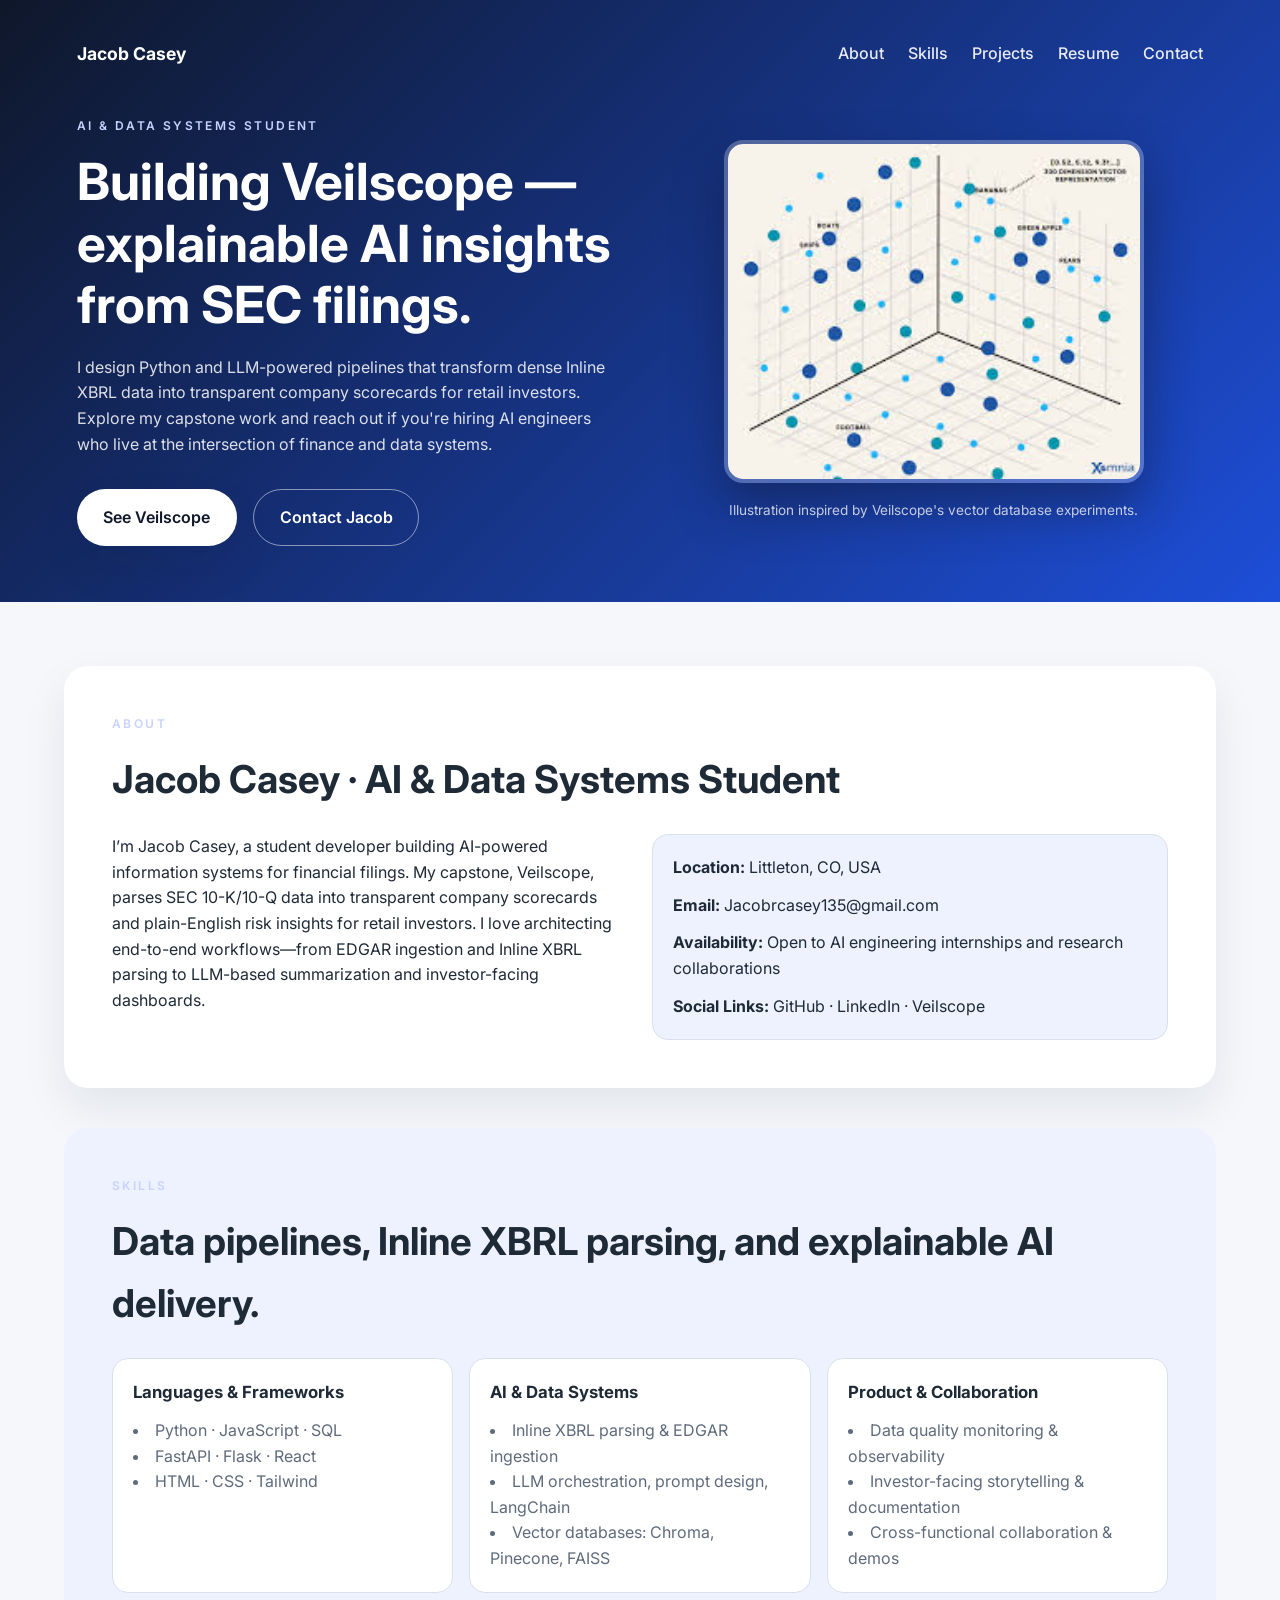
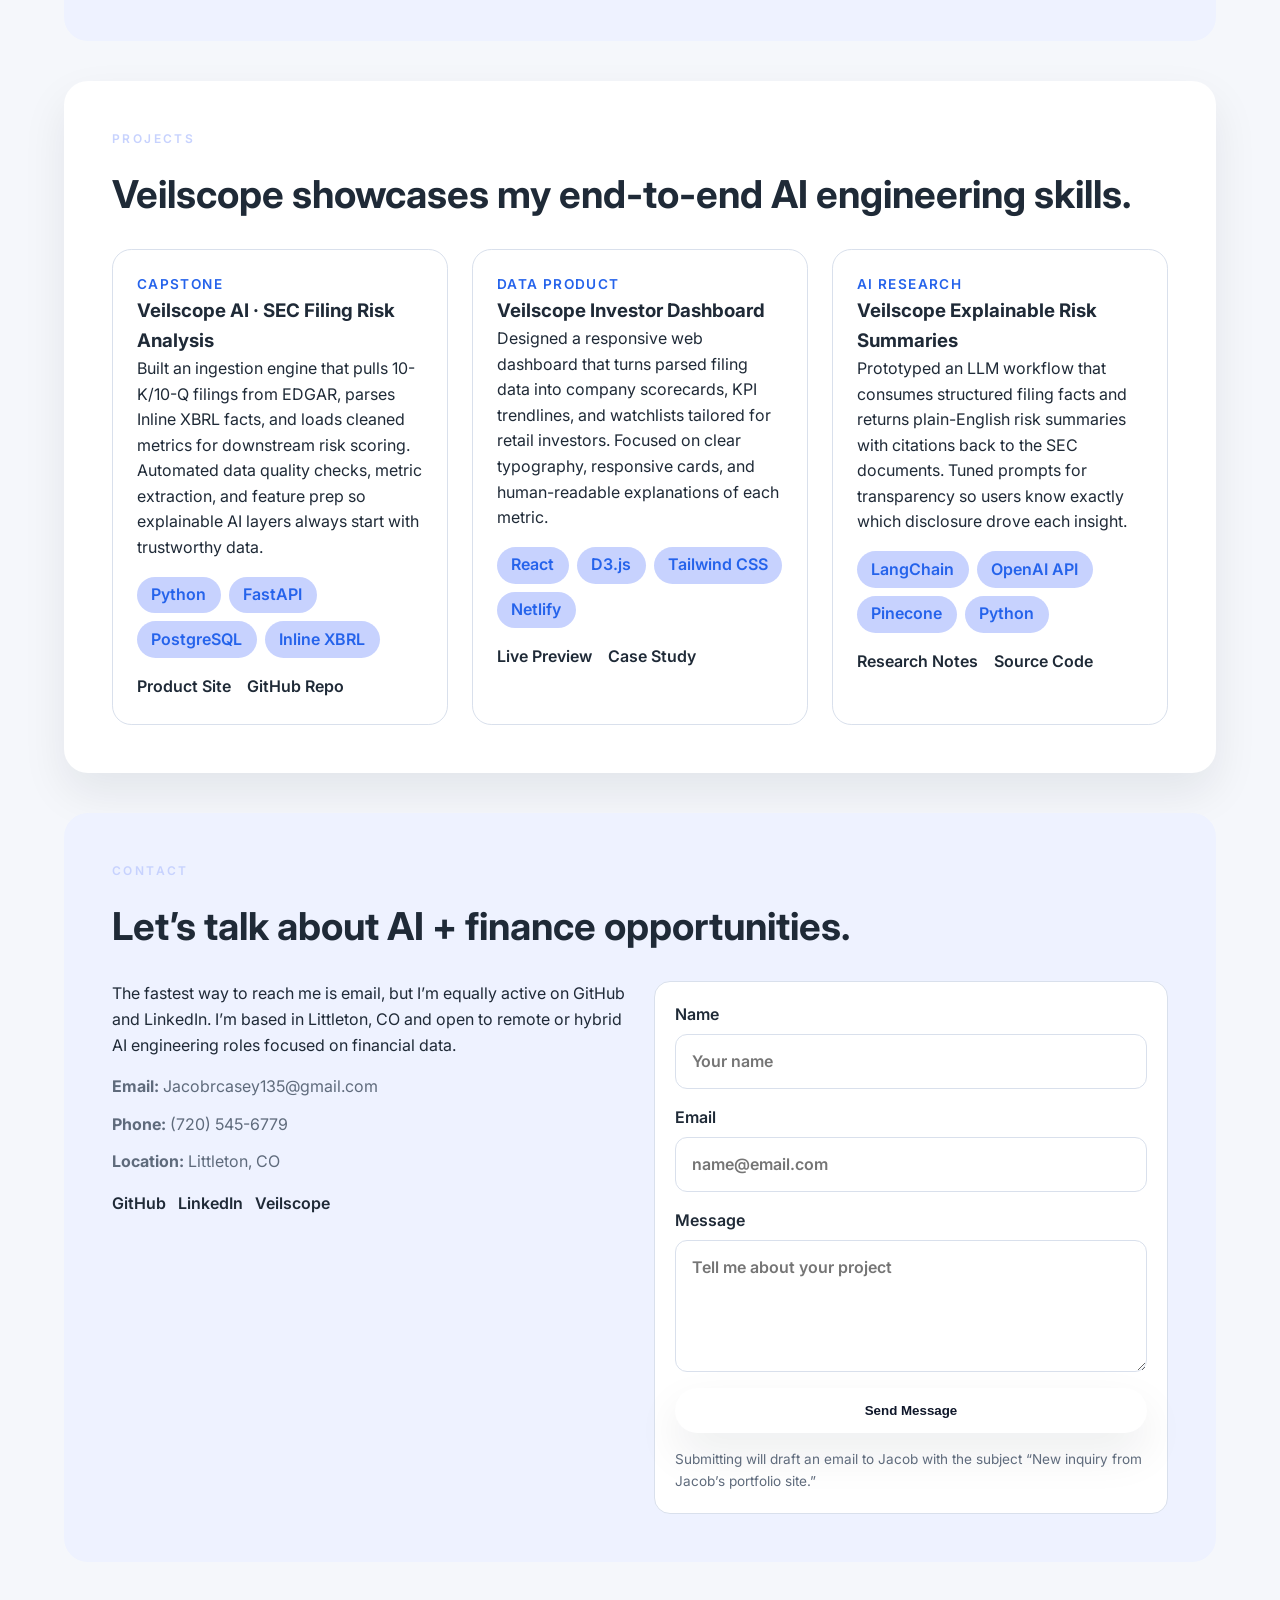
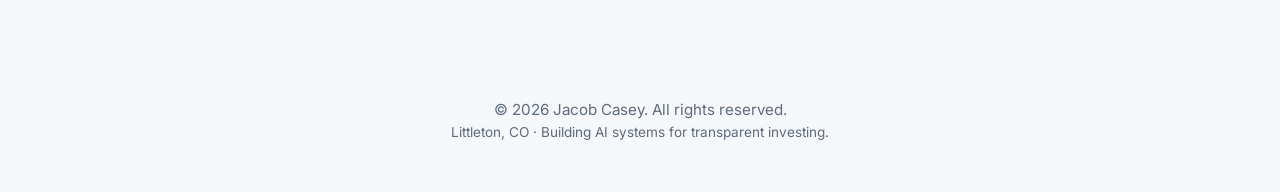
==== commit 57960588: "Add resume tab and upload resume document" ====
--- a/index.html
+++ b/index.html
@@ -18,6 +18,7 @@
                 <a href="#about">About</a>
                 <a href="#skills">Skills</a>
                 <a href="#projects">Projects</a>
+                <a href="resume.html">Resume</a>
                 <a href="#contact">Contact</a>
             </div>
         </nav>
